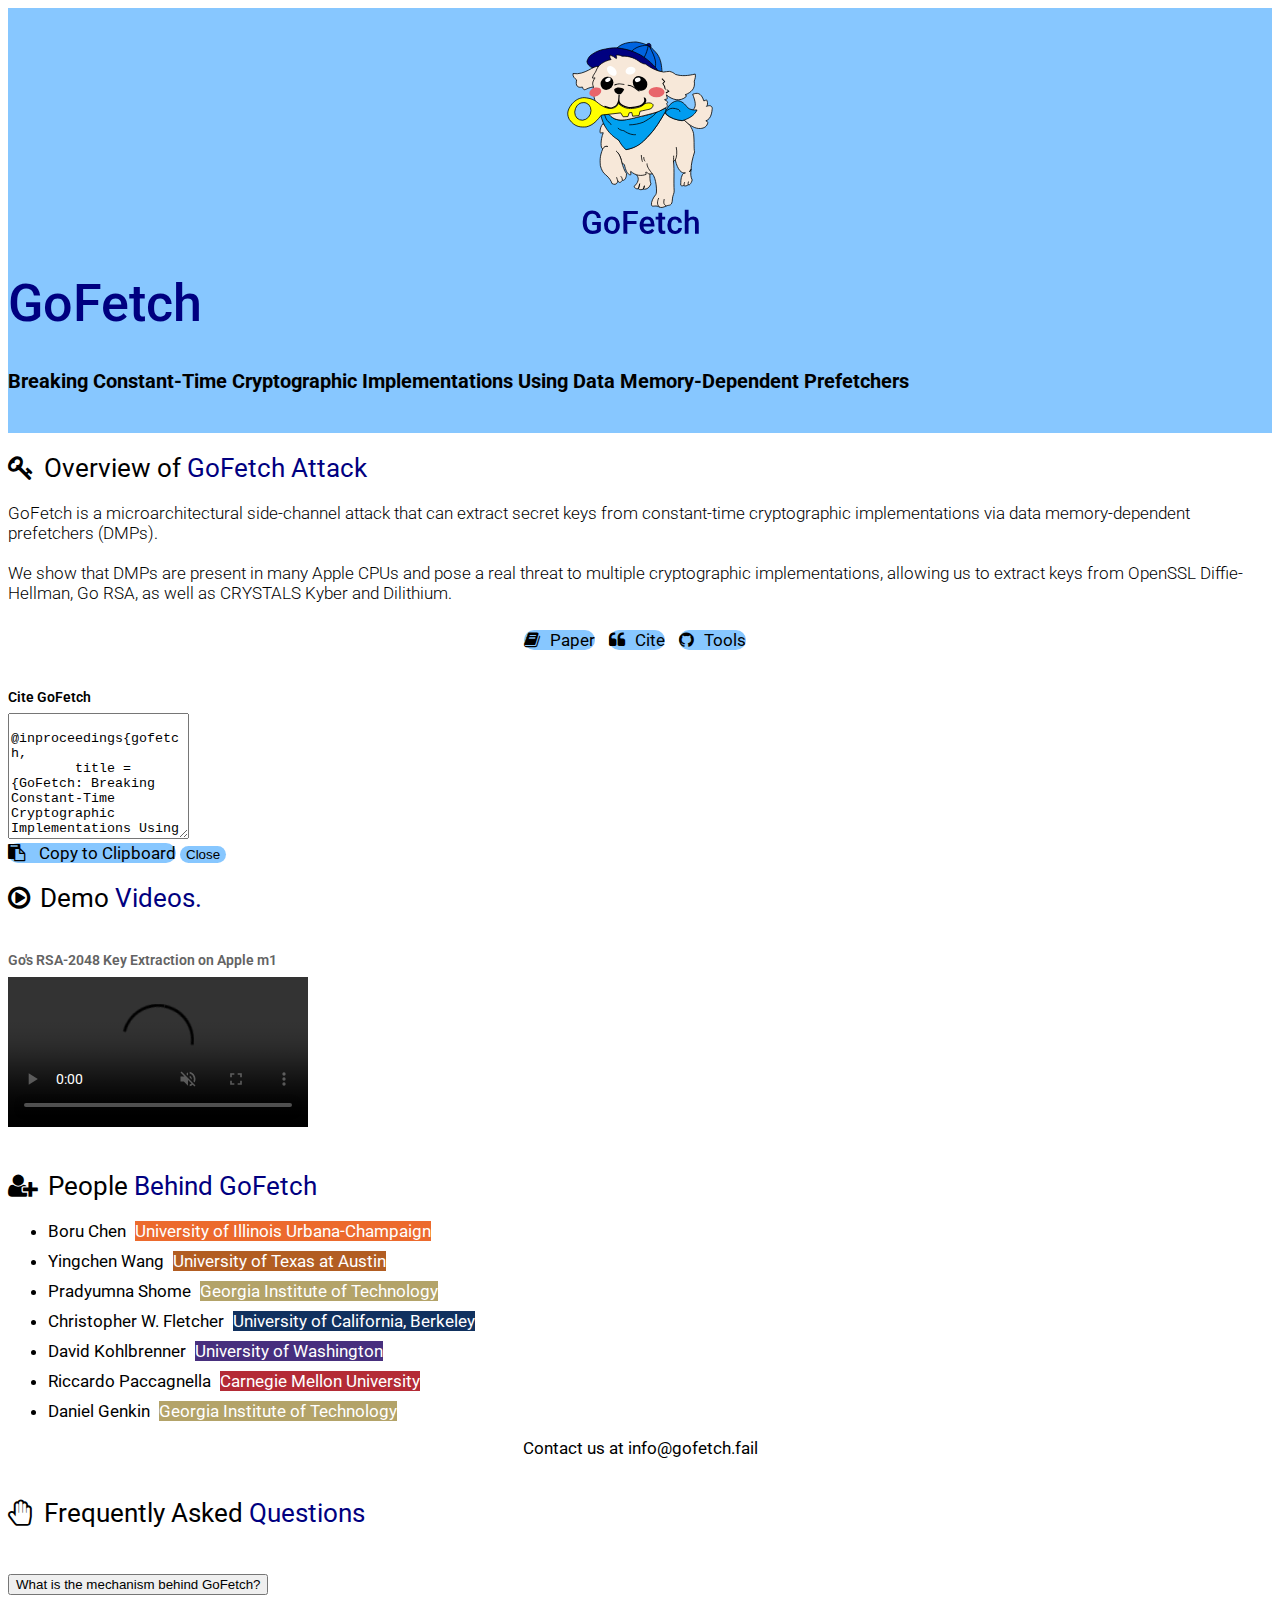
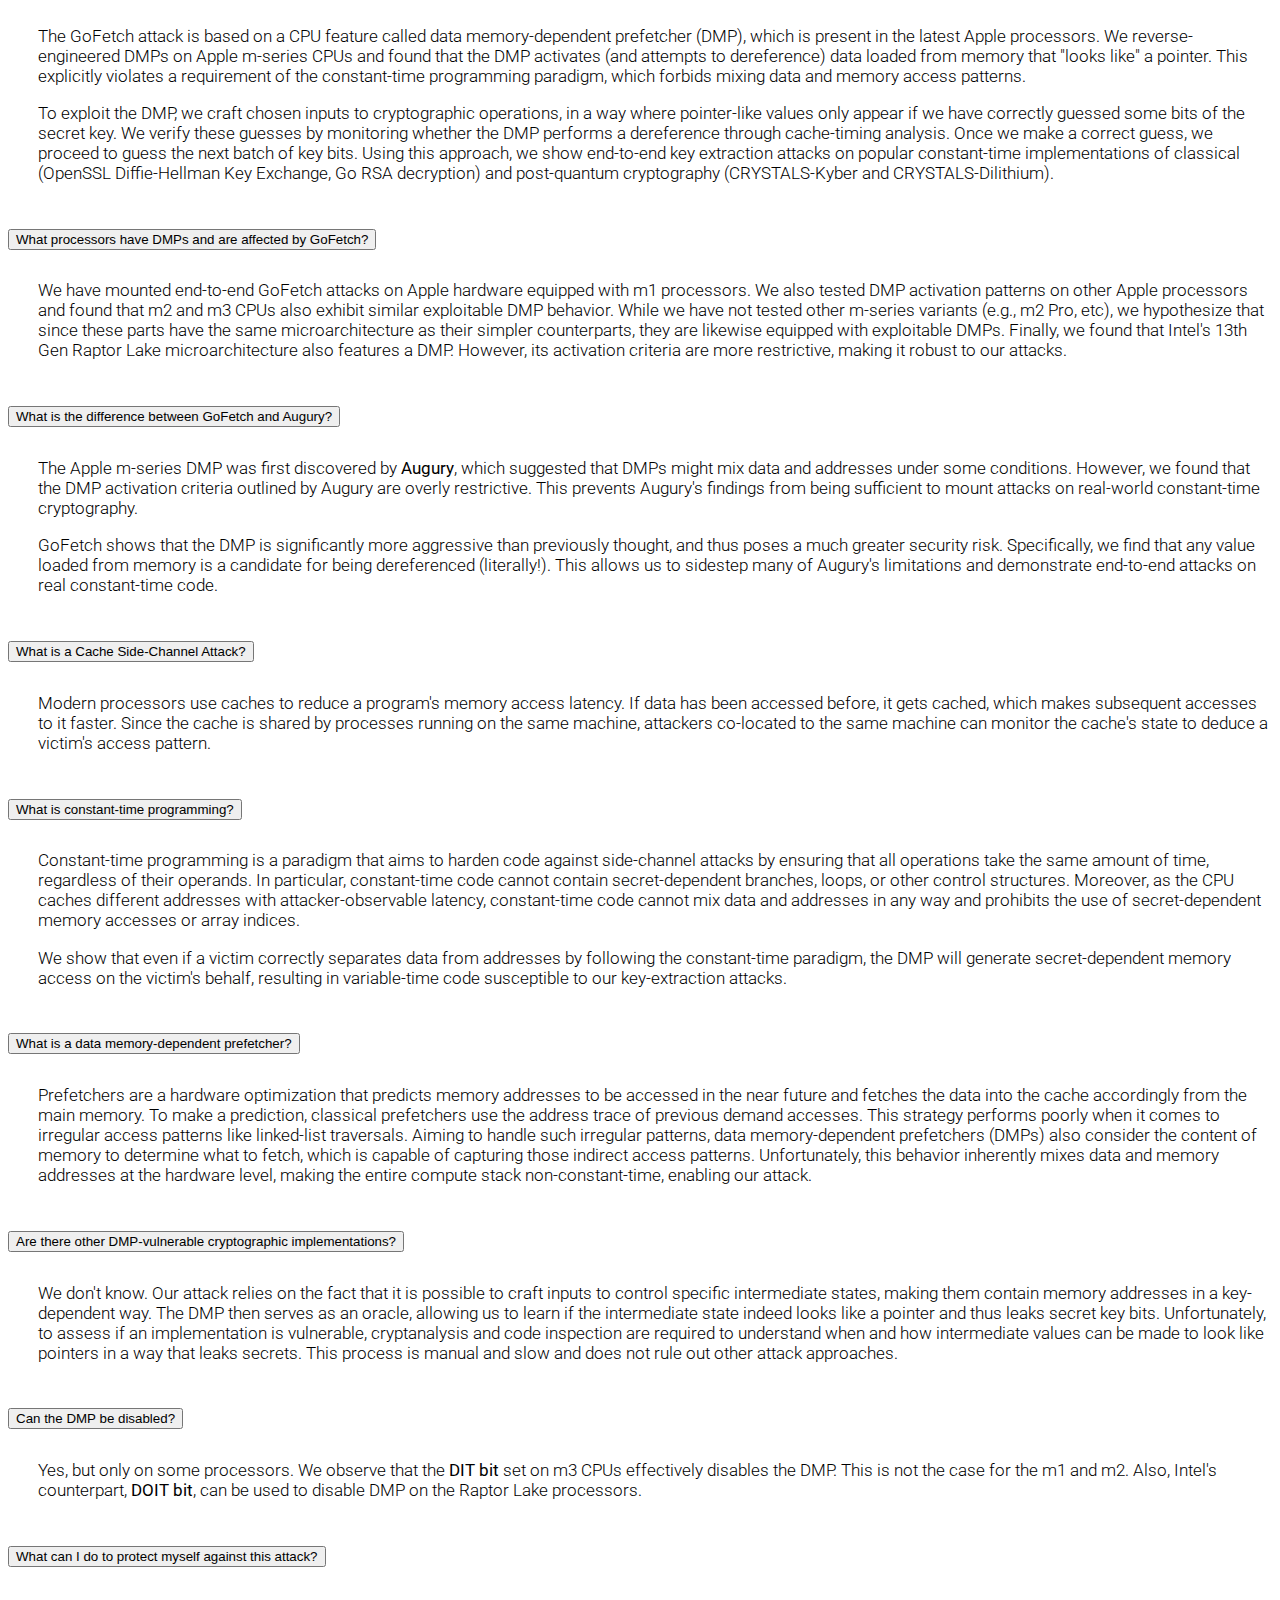
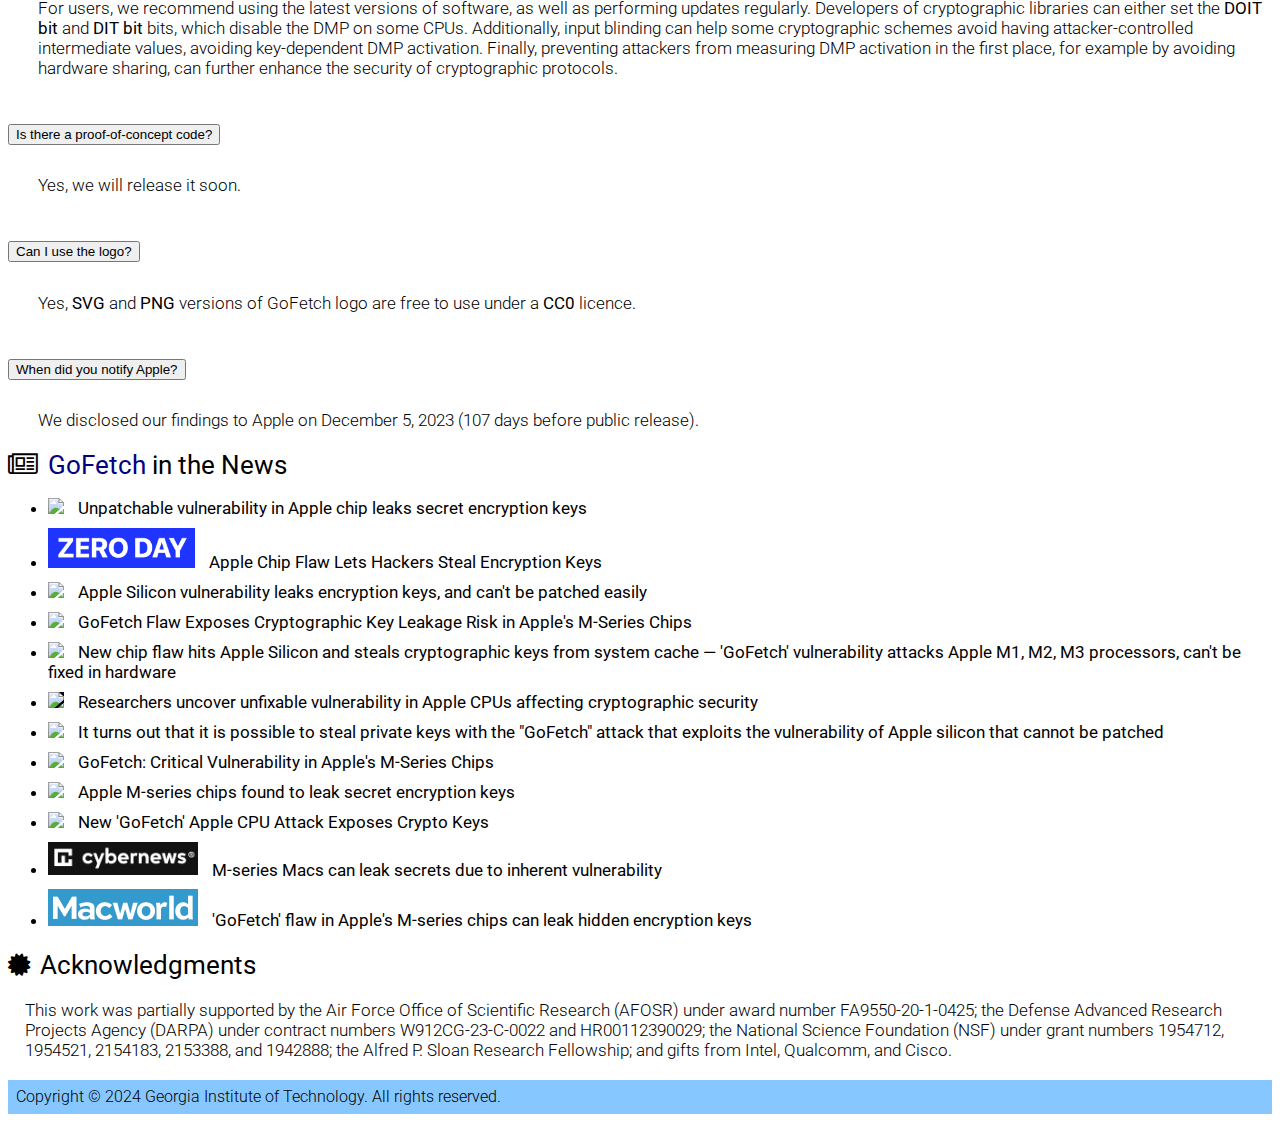
==== index.html @ 18163fae "add Kim article" ====
<!doctype html>
<html lang="en">

	<head>
		<!-- Google tag (gtag.js) -->
		<script async src="https://www.googletagmanager.com/gtag/js?id=G-Z7Y7KMRFKV"></script>
		<script>
			window.dataLayer = window.dataLayer || [];
			function gtag() { dataLayer.push(arguments); }
			gtag('js', new Date());
			gtag('config', 'G-Z7Y7KMRFKV');
		</script>
		<script>
			function copy_to_clipboard() {
				/* Get the text field */
				var copyText = document.getElementById("citeTextarea");

				/* Select the text field */
				copyText.select();
				copyText.setSelectionRange(0, 99999); /*For mobile devices*/

				/* Copy the text inside the text field */
				document.execCommand("copy");
			}
		</script>

		<meta charset="utf-8">
		<meta name="viewport" content="width=device-width, initial-scale=1, shrink-to-fit=no">

		<!-- Bootstrap and Font-Awesome -->
		<link href="https://cdn.jsdelivr.net/npm/bootstrap@5.1.0/dist/css/bootstrap.min.css" rel="stylesheet"
			integrity="sha384-KyZXEAg3QhqLMpG8r+8fhAXLRk2vvoC2f3B09zVXn8CA5QIVfZOJ3BCsw2P0p/We" crossorigin="anonymous">
		<script src="https://cdn.jsdelivr.net/npm/bootstrap@5.1.0/dist/js/bootstrap.bundle.min.js"
			integrity="sha384-U1DAWAznBHeqEIlVSCgzq+c9gqGAJn5c/t99JyeKa9xxaYpSvHU5awsuZVVFIhvj"
			crossorigin="anonymous"></script>
		<link href="https://stackpath.bootstrapcdn.com/font-awesome/4.7.0/css/font-awesome.min.css" type="text/css"
			rel="stylesheet">

		<!-- Google Fonts -->
		<link rel="preconnect" href="https://fonts.googleapis.com">
		<link rel="preconnect" href="https://fonts.gstatic.com" crossorigin>
		<link href="https://fonts.googleapis.com/css2?family=Roboto:wght@300&display=swap" rel="stylesheet">
		<link href="https://fonts.googleapis.com/css2?family=Roboto:wght@500&display=swap" rel="stylesheet">

		<link href="css/theme.css" rel="stylesheet">
		<title>GoFetch</title>
		<meta name="description" content="A new microarchitectural side-channel attack exploiting data memory-dependent prefetchers in Apple silicons.">

		<meta property="og:url" content="https://gofetch.fail">
		<meta property="og:type" content="website">
		<meta property="og:title" content="GoFetch: Breaking Constant-Time Cryptographic Implementations Using Data Memory-Dependent Prefetchers">
		<meta property="og:description" content="A new microarchitectural side-channel attack exploiting data memory-dependent prefetchers in Apple silicons.">
		<meta property="og:image" content="https://gofetch.fail/img/gofetch_1000.jpg">

		<meta name="twitter:card" content="summary" />
		<meta name="twitter:site" content="gofetch.fail" />
		<meta name="twitter:title" content="GoFetch: Breaking Constant-Time Cryptographic Implementations Using Data Memory-Dependent Prefetchers" />
		<meta name="twitter:description" content="A new microarchitectural side-channel attack exploiting data memory-dependent prefetchers in Apple silicons." />
		<meta name="twitter:image:src" content="https://gofetch.fail/img/gofetch_1000.jpg" />
	</head>

	<body>
		<div class="jumbotron">
			<div class="container">
				<div class="row align-items-center">
					<div class="col-sm-3">
						<img style="max-height: 200px; max-width: 100%; margin: auto; display: block;"
							src="img/gofetch.svg" id="logo" alt="GoFetch Logo" />
					</div>
					<div class="col-sm-8">
						<h1 class="text-center"><span style="color: #000080;">GoFetch</span></h1>
						<h3 class="text-center">Breaking Constant-Time Cryptographic Implementations Using Data Memory-Dependent Prefetchers</h3>
					</div>
					<div class="col-sm-1"></div>
				</div>
			</div>
		</div>

		<div class="container">
			<section id="abstract">
				<h4><i class="fa fa-key" style="padding-right: 10px;"></i>Overview of <span
						style="color: #000080;">GoFetch Attack</span></h4>
				<div class="container">
					<p>
						GoFetch is a microarchitectural side-channel attack 
						that can extract secret keys from 
						constant-time cryptographic implementations via 
						data memory-dependent prefetchers (DMPs).
						<br>
						<br>
						We show that DMPs are present in many Apple CPUs 
						and pose a real threat to multiple cryptographic implementations, 
						allowing us to extract keys from OpenSSL Diffie-Hellman, 
						Go RSA, as well as CRYSTALS Kyber and Dilithium.
					</p>

					<div class="row" style="padding-top: 10px; text-align: center;">
						<div class="col-xs-12 button-wrapper">
							<a href="files/gofetch.pdf" target="_blank" class="btn btn-primary mr-2"
								style="margin-right: 10px;"><i class="fa fa-book"
									style="padding-right: 10px;"></i>Paper</a>
							<a href="#" class="btn btn-primary" data-toggle="modal" data-target="#cite-gofetch", style="margin-right: 10px;"><i
									class="fa fa-quote-left" style="padding-right: 10px;"></i>Cite</a>
							<a href="https://github.com/FPSG-UIUC/GoFetch" target="_blank" class="btn btn-primary mr-2"
								style="margin-right: 10px;"><i class="fa fa-github"
									style="padding-right: 10px;"></i>Tools</a>
						</div>
					</div>

					<div class="modal fade" id="cite-gofetch" tabindex="-1" role="dialog"
						aria-labelledby="exampleModalCenterTitle" aria-hidden="true">
						<div class="modal-dialog modal-dialog-centered modal-lg" role="document">
							<div class="modal-content">
								<div class="modal-header">
									<h5 class="modal-title" id="exampleModalLongTitle">Cite GoFetch</h5>
								</div>

								<div class="modal-body">
									<textarea class="form-control rounded-0" id="citeTextarea" rows="8" readonly>

@inproceedings{gofetch,
	title = {GoFetch: Breaking Constant-Time Cryptographic Implementations Using Data Memory-Dependent Prefetchers},
	author = {Boru Chen and Yingchen Wang and Pradyumna Shome and Christopher W. Fletcher and David Kohlbrenner and Riccardo Paccagnella and Daniel Genkin},
	booktitle = {USENIX Security},
	year = {2024},
}
		
										</textarea>
								</div>

								<div class="modal-footer">
									<a href="javascript:copy_to_clipboard()" class="btn btn-primary mr-auto"><i
											class="fa fa-clipboard" style="margin-right: 10px;" aria-hidden="true"></i>
										Copy to Clipboard</a>
									<button type="button" class="btn btn-secondary" data-dismiss="modal">Close</button>
								</div>
							</div>
						</div>
					</div>
				</div>
			</section>

			<section id="demos">
				<h4><i class="fa fa-play-circle-o" style="padding-right: 10px;"></i>Demo <span
						style="color: #000080;">Videos.</span></h4>
				<div class="container">
					<div class="row">
						<div class="col-xl-2" style="margin-bottom: 20px;">
						</div>
						<div class="col-xl-8" style="margin-bottom: 20px;">
							<h5 class="gray">Go's RSA-2048 Key Extraction on Apple m1</h5>
							<div class="ratio ratio-16x9">
								<video src="files/GoFetch-RSA-540p.mp4" controls muted></video>
							</div>
						</div>
						<div class="col-xl-2" style="margin-bottom: 20px;">
						</div>
					</div>
				</div>
			</section>

			<section id="people">
				<h4 style="padding-top: 20px;"><i class="fa fa-user-plus" style="padding-right: 10px;"></i>People
					<span style="color: #000080;">Behind GoFetch</span>
				</h4>
				<div class="container">
					<div class="row">
						<ul>
							<li><a href="https://bluechen8.github.io/">Boru Chen </a><span class="badge badge-uiuc"><a
										class="univ" href="https://illinois.edu">University of Illinois Urbana-Champaign</a></span></li>
							<li><a href="https://www.cs.utexas.edu/~yingchen/">Yingchen Wang</a> <span class="badge badge-uta"><a
										class="univ" href="https://www.utexas.edu">University of Texas at Austin</a></span></li>
							<li><a href="https://pradyumnashome.com">Pradyumna Shome</a> <span class="badge badge-gatech"><a
								class="univ" href="https://www.gatech.edu/">Georgia Institute of Technology</a></span></li>
							<li><a href="https://cwfletcher.github.io">Christopher W. Fletcher</a> <span class="badge badge-ucb"><a
								class="univ" href="https://www.berkeley.edu">University of California, Berkeley</a></span></li>
							<li><a href="https://homes.cs.washington.edu/~dkohlbre/">David Kohlbrenner</a> <span class="badge badge-uw"><a
								class="univ" href="https://www.washington.edu">University of Washington</a></span></li>
							<li><a href="https://www.cs.cmu.edu/~rpaccagn/">Riccardo Paccagnella</a> <span class="badge badge-cmu"><a
								class="univ" href="https://www.cmu.edu">Carnegie Mellon University</a></span></li>
							<li><a href="https://faculty.cc.gatech.edu/~genkin/">Daniel Genkin</a> <span class="badge badge-gatech"><a
								class="univ" href="https://www.gatech.edu/">Georgia Institute of Technology</a></span></li>
						</ul>
					</div>
					<div class="row">
						<div class="col-md-12">
							<p style="text-align: center;"><b>Contact us at <a
										href="mailto:info@gofetch.fail">info@gofetch.fail</a></b></p>
						</div>
					</div>
				</div>
			</section>

			<section id="qa">
				<h4 style="padding-top: 20px;"><i class="fa fa-hand-paper-o"
						style="padding-right: 10px;"></i>Frequently Asked <span
						style="color: #000080;">Questions</span></h4>

				<div class="accordion accordion-flush" id="all-question-answer">
					<div class="accordion-item">
						<h2 class="accordion-header" id="panelsStayOpen-headingAffected">
							<button class="accordion-button collapsed" type="button" data-bs-toggle="collapse"
								data-bs-target="#panelsStayOpen-collapseAffected" aria-expanded="false"
								aria-controls="panelsStayOpen-collapseAffected">
								What is the mechanism behind GoFetch?
							</button>
						</h2>
						<div id="panelsStayOpen-collapseAffected" class="accordion-collapse collapse"
							aria-labelledby="panelsStayOpen-headingAffected">
							<div class="accordion-body">
								<p>
									The GoFetch attack is based on a CPU feature 
									called data memory-dependent prefetcher (DMP), 
									which is present in the latest Apple processors. 
									We reverse-engineered DMPs on Apple m-series CPUs 
									and found that the DMP activates (and attempts to dereference) 
									data loaded from memory that "looks like" a pointer. 
									This explicitly violates a requirement 
									of the constant-time programming paradigm, 
									which forbids mixing data and memory access patterns. 
								</p>
								<p>
									To exploit the DMP, we craft chosen inputs to cryptographic operations, 
									in a way where pointer-like values only appear 
									if we have correctly guessed some bits of the secret key. 
									We verify these guesses by monitoring whether the DMP performs 
									a dereference through cache-timing analysis. 
									Once we make a correct guess, we proceed to guess the next batch of key bits. 
									Using this approach, we show end-to-end key extraction attacks on popular 
									constant-time implementations of classical 
									(OpenSSL Diffie-Hellman Key Exchange, Go RSA decryption) 
									and post-quantum cryptography (CRYSTALS-Kyber and CRYSTALS-Dilithium).
								</p>
							</div>
						</div>
					</div>
					<div class="accordion-item">
						<h2 class="accordion-header" id="panelsStayOpen-headingDifference">
							<button class="accordion-button collapsed" type="button" data-bs-toggle="collapse"
								data-bs-target="#panelsStayOpen-collapseDifference" aria-expanded="false"
								aria-controls="panelsStayOpen-collapseDifference">
								What processors have DMPs and are affected by GoFetch?
							</button>
						</h2>
						<div id="panelsStayOpen-collapseDifference" class="accordion-collapse collapse"
							aria-labelledby="panelsStayOpen-headingDifference">
							<div class="accordion-body">
								We have mounted end-to-end GoFetch attacks on Apple hardware equipped with m1 processors. 
								We also tested DMP activation patterns on other Apple processors 
								and found that m2 and m3 CPUs also exhibit similar exploitable DMP behavior. 
								While we have not tested other m-series variants (e.g., m2 Pro, etc), 
								we hypothesize that since these parts have the same microarchitecture as their simpler counterparts, 
								they are likewise equipped with exploitable DMPs. 
								Finally, we found that Intel's 13th Gen Raptor Lake microarchitecture also features a DMP. 
								However, its activation criteria are more restrictive, making it robust to our attacks.
							</div>
						</div>
					</div>
					<div class="accordion-item">
						<h2 class="accordion-header" id="panelsStayOpen-headingCacheAttack">
							<button class="accordion-button collapsed" type="button" data-bs-toggle="collapse"
								data-bs-target="#panelsStayOpen-collapseCacheAttack" aria-expanded="false"
								aria-controls="panelsStayOpen-collapseCacheAttack">
								What is the difference between GoFetch and Augury?
							</button>
						</h2>
						<div id="panelsStayOpen-collapseCacheAttack" class="accordion-collapse collapse"
							aria-labelledby="panelsStayOpen-headingCacheAttack">
							<div class="accordion-body">
								<p>
									The Apple m-series DMP was first discovered by <a href="https://www.prefetchers.info/">Augury</a>, 
									which suggested that DMPs might mix data and addresses under some conditions. 
									However, we found that the DMP activation criteria outlined by Augury are overly restrictive. 
									This prevents Augury's findings from being sufficient to mount attacks on real-world constant-time cryptography. 
								</p>
								<p>
									GoFetch shows that the DMP is significantly more aggressive than previously thought, 
									and thus poses a much greater security risk. 
									Specifically, we find that any value loaded from memory is a candidate for being dereferenced (literally!). 
									This allows us to sidestep many of Augury's limitations and demonstrate end-to-end attacks on real constant-time code.
								</p>
							</div>
						</div>
					</div>
					<div class="accordion-item">
						<h2 class="accordion-header" id="panelsStayOpen-headingConstantTime">
							<button class="accordion-button collapsed" type="button" data-bs-toggle="collapse"
								data-bs-target="#panelsStayOpen-collapseConstantTime" aria-expanded="false"
								aria-controls="panelsStayOpen-collapseConstantTime">
								What is a Cache Side-Channel Attack?
							</button>
						</h2>
						<div id="panelsStayOpen-collapseConstantTime" class="accordion-collapse collapse"
							aria-labelledby="panelsStayOpen-headingConstantTime">
							<div class="accordion-body">
								Modern processors use caches to reduce a program's memory access latency. 
								If data has been accessed before, it gets cached, which makes subsequent accesses to it faster. 
								Since the cache is shared by processes running on the same machine, 
								attackers co-located to the same machine can monitor the cache's state to deduce a victim's access pattern.
							</div>
						</div>
					</div>
					<div class="accordion-item">
						<h2 class="accordion-header" id="panelsStayOpen-headingDMP">
							<button class="accordion-button collapsed" type="button" data-bs-toggle="collapse"
								data-bs-target="#panelsStayOpen-collapseDMP" aria-expanded="false"
								aria-controls="panelsStayOpen-collapseDMP">
								What is constant-time programming?
							</button>
						</h2>
						<div id="panelsStayOpen-collapseDMP" class="accordion-collapse collapse"
							aria-labelledby="panelsStayOpen-headingDMP">
							<div class="accordion-body">
								<p>
									Constant-time programming is a paradigm that aims to harden code against side-channel attacks by ensuring that all operations take the same amount of time, regardless of their operands. In particular, constant-time code cannot contain secret-dependent branches, loops, or other control structures. Moreover, as the CPU caches different addresses with attacker-observable latency, constant-time code cannot mix data and addresses in any way and prohibits the use of secret-dependent memory accesses or array indices.
								</p>
								<p>
									We show that even if a victim correctly separates data from addresses by following the constant-time paradigm, the DMP will generate secret-dependent memory access on the victim's behalf, resulting in variable-time code susceptible to our key-extraction attacks. 
								</p>
							</div>
						</div>
					</div>
					<div class="accordion-item">
						<h2 class="accordion-header" id="panelsStayOpen-headingOther">
							<button class="accordion-button collapsed" type="button" data-bs-toggle="collapse"
								data-bs-target="#panelsStayOpen-collapseOther" aria-expanded="false"
								aria-controls="panelsStayOpen-collapseOther">
								What is a data memory-dependent prefetcher?
							</button>
						</h2>
						<div id="panelsStayOpen-collapseOther" class="accordion-collapse collapse"
							aria-labelledby="panelsStayOpen-headingOther">
							<div class="accordion-body">
								Prefetchers are a hardware optimization that predicts memory addresses to be accessed in the near future and fetches the data into the cache accordingly from the main memory. To make a prediction, classical prefetchers use the address trace of previous demand accesses. This strategy performs poorly when it comes to irregular access patterns like linked-list traversals. Aiming to handle such irregular patterns, data memory-dependent prefetchers (DMPs) also consider the content of memory to determine what to fetch, which is capable of capturing those indirect access patterns. Unfortunately, this behavior inherently mixes data and memory addresses at the hardware level, making the entire compute stack non-constant-time, enabling our attack.
							</div>
						</div>
					</div>
					<div class="accordion-item">
						<h2 class="accordion-header" id="panelsStayOpen-headingOthers">
							<button class="accordion-button collapsed" type="button" data-bs-toggle="collapse"
								data-bs-target="#panelsStayOpen-collapseOthers" aria-expanded="false"
								aria-controls="panelsStayOpen-collapseOthers">
								Are there other DMP-vulnerable cryptographic implementations?
							</button>
						</h2>
						<div id="panelsStayOpen-collapseOthers" class="accordion-collapse collapse"
							aria-labelledby="panelsStayOpen-headingOthers">
							<div class="accordion-body">
								We don't know. Our attack relies on the fact that it is possible to craft inputs to control specific intermediate states, making them contain memory addresses in a key-dependent way. The DMP then serves as an oracle, allowing us to learn if the intermediate state indeed looks like a pointer and thus leaks secret key bits. Unfortunately, to assess if an implementation is vulnerable, cryptanalysis and code inspection are required to understand when and how intermediate values can be made to look like pointers in a way that leaks secrets. This process is manual and slow and does not rule out other attack approaches. 
							</div>
						</div>
					</div>
					<div class="accordion-item">
						<h2 class="accordion-header" id="panelsStayOpen-headingDisable">
							<button class="accordion-button collapsed" type="button" data-bs-toggle="collapse"
								data-bs-target="#panelsStayOpen-collapseDisable" aria-expanded="false"
								aria-controls="panelsStayOpen-collapseDisable">
								Can the DMP be disabled?
							</button>
						</h2>
						<div id="panelsStayOpen-collapseDisable" class="accordion-collapse collapse"
							aria-labelledby="panelsStayOpen-headingDisable">
							<div class="accordion-body">
								Yes, but only on some processors.
								We observe that the <a href="https://developer.apple.com/documentation/xcode/writing-arm64-code-for-apple-platforms#Enable-DIT-for-constant-time-cryptographic-operations">DIT bit</a>
								set on m3 CPUs effectively disables the DMP.
								This is not the case for the m1 and m2.
								Also, Intel's counterpart, <a href="https://www.intel.com/content/www/us/en/developer/articles/technical/software-security-guidance/best-practices/data-operand-independent-timing-isa-guidance.html">DOIT bit</a>, 
								can be used to disable DMP on the Raptor Lake processors.
							</div>
						</div>
					</div>
					<div class="accordion-item">
						<h2 class="accordion-header" id="panelsStayOpen-headingCountermeasure">
							<button class="accordion-button collapsed" type="button" data-bs-toggle="collapse"
								data-bs-target="#panelsStayOpen-collapseCountermeasure" aria-expanded="false"
								aria-controls="panelsStayOpen-collapseCountermeasure">
								What can I do to protect myself against this attack?
							</button>
						</h2>
						<div id="panelsStayOpen-collapseCountermeasure" class="accordion-collapse collapse"
							aria-labelledby="panelsStayOpen-headingCountermeasure">
							<div class="accordion-body">
								For users, we recommend using the latest versions of software, 
								as well as performing updates regularly. 
								Developers of cryptographic libraries can either set the 
								<a href="https://www.intel.com/content/www/us/en/developer/articles/technical/software-security-guidance/best-practices/data-operand-independent-timing-isa-guidance.html">DOIT bit</a>
								and 
								<a href="https://developer.apple.com/documentation/xcode/writing-arm64-code-for-apple-platforms#Enable-DIT-for-constant-time-cryptographic-operations">DIT bit</a> 
								bits, which disable the DMP on some CPUs. 
								Additionally, input blinding can help some cryptographic schemes avoid having attacker-controlled intermediate values, 
								avoiding key-dependent DMP activation. 
								Finally, preventing attackers from measuring DMP activation in the first place, 
								for example by avoiding hardware sharing, can further enhance the security of cryptographic protocols.
							</div>
						</div>
					</div>
					<div class="accordion-item">
						<h2 class="accordion-header" id="panelsStayOpen-headingPoC">
							<button class="accordion-button collapsed" type="button" data-bs-toggle="collapse"
								data-bs-target="#panelsStayOpen-collapsePoC" aria-expanded="false"
								aria-controls="panelsStayOpen-collapsePoC">
								Is there a proof-of-concept code?
							</button>
						</h2>
						<div id="panelsStayOpen-collapsePoC" class="accordion-collapse collapse"
							aria-labelledby="panelsStayOpen-headingPoC">
							<div class="accordion-body">
								Yes, we will release it soon.
							</div>
						</div>
					</div>
					<div class="accordion-item">
						<h2 class="accordion-header" id="panelsStayOpen-headingLogo">
							<button class="accordion-button collapsed" type="button" data-bs-toggle="collapse"
								data-bs-target="#panelsStayOpen-collapseLogo" aria-expanded="false"
								aria-controls="panelsStayOpen-collapseLogo">
								Can I use the logo?
							</button>
						</h2>
						<div id="panelsStayOpen-collapseLogo" class="accordion-collapse collapse"
							aria-labelledby="panelsStayOpen-headingLogo">
							<div class="accordion-body">
								Yes, <a href="img/gofetch.svg">SVG</a> and <a href="img/gofetch.png">PNG</a> versions 
								of GoFetch logo are free to use under a <a href="https://creativecommons.org/publicdomain/zero/1.0/">CC0</a> licence.
							</div>
						</div>
					</div>
					<div class="accordion-item">
						<h2 class="accordion-header" id="panelsStayOpen-headingNotify">
							<button class="accordion-button collapsed" type="button" data-bs-toggle="collapse"
								data-bs-target="#panelsStayOpen-collapseNotify" aria-expanded="false"
								aria-controls="panelsStayOpen-collapseNotify">
								When did you notify Apple?
							</button>
						</h2>
						<div id="panelsStayOpen-collapseNotify" class="accordion-collapse collapse"
							aria-labelledby="panelsStayOpen-headingNotify">
							<div class="accordion-body">
								We disclosed our findings to Apple on December 5, 2023 (107 days before public release).
							</div>
						</div>
					</div>
				</div>
			</section>

			<section id="news">
				<h4><i class="fa fa-newspaper-o" style="padding-right: 10px;"></i><span style="color: #000080;">GoFetch</span> in the News</h4>
				<ul>
					<li>
						<img class="news"
							src="https://upload.wikimedia.org/wikipedia/commons/thumb/5/51/Ars_Technica_logo_%282016%29.svg/640px-Ars_Technica_logo_%282016%29.svg.png">
						<a
							href="https://arstechnica.com/security/2024/03/hackers-can-extract-secret-encryption-keys-from-apples-mac-chips/">Unpatchable vulnerability in Apple chip leaks secret encryption keys
						</a>
					</li>
					<li>
						<img class="news"
							src="img/zeroday.png">
						<a
							href="https://www.zetter-zeroday.com/apple-chips/">Apple Chip Flaw Lets Hackers Steal Encryption Keys
						</a>
					</li>
					<li>
						<img class="news"
							src="https://www.bigabid.com/wp-content/uploads/2021/04/Apple-Insider-logo.png">
						<a
							href="https://appleinsider.com/articles/24/03/21/apple-silicon-vulnerability-leaks-encryption-keys-and-cant-be-patched-easily">Apple Silicon vulnerability leaks encryption keys, and can't be patched easily
						</a>
					</li>
					<li>
						<img class="news"
							src="https://blogger.googleusercontent.com/img/a/AVvXsEgdHmhs6ZLT_dAXV5foooiEioJIF8B6iq3n1-3NF_PDwi2lv7dEYG1Kkbz66q2NV0Z9VeLanoqZBE7XkmiIZFxwVut4LomLrPVJEqJJOHoSQTF3wpFWvg7hLLiLWj8SIHkXS-dVhbeCIVk2W7hNnK13XBSnXIeSBkcCWYfPIcJy6BZ0ED_kJ9-Gq7NBdxY=w800">
						<a
							href="https://www.cyberkendra.com/2024/03/gofetch-flaw-exposes-cryptographic-key.html">GoFetch Flaw Exposes Cryptographic Key Leakage Risk in Apple's M-Series Chips
						</a>
					</li>
					<li>
						<img class="news"
							src="https://asset.brandfetch.io/idDtKNgjAQ/idZUTeBdmu.png">
						<a
							href="https://www.tomshardware.com/pc-components/cpus/new-chip-flaw-hits-apple-silicon-and-steals-cryptographic-keys-from-system-cache-gofetch-vulnerability-attacks-apple-m1-m2-m3-processors-cant-be-fixed-in-hardware">New chip flaw hits Apple Silicon and steals cryptographic keys from system cache — 'GoFetch' vulnerability attacks Apple M1, M2, M3 processors, can't be fixed in hardware
						</a>
					</li>
					<li>
						<img class="news"
							src="https://d15shllkswkct0.cloudfront.net/wp-content/themes/siliconangle/img/SA-web-logo-300x58.png"
							style="background-color: black;">
						<a
							href="https://siliconangle.com/2024/03/21/researchers-uncover-unfixable-vulnerability-apple-cpus-affecting-cryptographic-security/">Researchers uncover unfixable vulnerability in Apple CPUs affecting cryptographic security
						</a>
					</li>
					<li>
						<img class="news"
							src="https://upload.wikimedia.org/wikipedia/commons/5/51/GIGAZINE_logo.svg">
						<a
							href="https://gigazine.net/gsc_news/en/20240322-apple-silicon-gofetch/">It turns out that it is possible to steal private keys with the "GoFetch" attack that exploits the vulnerability of Apple silicon that cannot be patched
						</a>
					</li>
					<li>
						<img class="news"
							src="https://www.tftc.io/assets/img/logo.svg?v=8a9e81e880">
						<a
							href="https://www.tftc.io/apple-m-vulnerability-gofetch/?ref=onepagecrypto.com">GoFetch: Critical Vulnerability in Apple's M-Series Chips
						</a>
					</li>
					<li>
						<img class="news"
							src="https://mspoweruser.com/wp-content/uploads/2023/12/mspoweruser-logo-default.png">
						<a
							href="https://mspoweruser.com/apple-m-series-chips-found-to-leak-secret-encryption-keys/">Apple M-series chips found to leak secret encryption keys
						</a>
					</li>
					<li>
						<img class="news"
							src="https://www.securityweek.com/sites/default/files/logos/SecurityWeek-Logo.jpeg">
						<a
							href="https://www.securityweek.com/new-gofetch-apple-cpu-attack-exposes-crypto-keys/">
							New 'GoFetch' Apple CPU Attack Exposes Crypto Keys
						</a>
					</li>
					<li>
						<img class="news"
							src="img/cybernews.png">
						<a
							href="https://cybernews.com/security/macs-can-leak-secrets-gofetch/">
							M-series Macs can leak secrets due to inherent vulnerability
						</a>
					</li>
					<li>
						<img class="news"
							src="img/macworld.png">
						<a
							href="https://www.macworld.com/article/2276399/gofetch-flaw-m1-m2-m3-processor-cryptographic-performance.html">
							'GoFetch' flaw in Apple's M-series chips can leak hidden encryption keys
						</a>
					</li>
				</ul>
			</section>

			<section id="acknowledgments">
				<h4><i class="fa fa-certificate" style="padding-right: 10px;"></i>Acknowledgments</h4>
				<div class="block">
					<p>
						This work was partially supported by
						the Air Force Office of Scientific Research (AFOSR) under award number FA9550-20-1-0425;
						the Defense Advanced Research Projects Agency (DARPA) under contract
						numbers W912CG-23-C-0022 and HR00112390029;
						the National Science Foundation (NSF) under grant numbers 1954712, 1954521, 2154183, 2153388, and 1942888;
						the Alfred P. Sloan Research Fellowship;
						and gifts from Intel, Qualcomm,
						and Cisco.
					</p>
				</div>
			</section>
		</div>

		<footer>
			<div class="text-center w-100">
				<span>Copyright &copy; 2024 Georgia Institute of Technology. All rights reserved.</span>
			</div>
		</footer>

		<!-- Cite breaks without older Bootstrap -->
		<script src="https://code.jquery.com/jquery-3.4.1.slim.min.js"
			integrity="sha384-J6qa4849blE2+poT4WnyKhv5vZF5SrPo0iEjwBvKU7imGFAV0wwj1yYfoRSJoZ+n"
			crossorigin="anonymous"></script>
		<script src="https://cdn.jsdelivr.net/npm/popper.js@1.16.0/dist/umd/popper.min.js"
			integrity="sha384-Q6E9RHvbIyZFJoft+2mJbHaEWldlvI9IOYy5n3zV9zzTtmI3UksdQRVvoxMfooAo"
			crossorigin="anonymous"></script>
		<script src="https://stackpath.bootstrapcdn.com/bootstrap/4.4.1/js/bootstrap.min.js"
			integrity="sha384-wfSDF2E50Y2D1uUdj0O3uMBJnjuUD4Ih7YwaYd1iqfktj0Uod8GCExl3Og8ifwB6"
			crossorigin="anonymous"></script>

	</body>

</html>
---- css/theme.css ----
body {
	font-family: 'Roboto', sans-serif;
	font-weight: 300;
	font-size: 13pt;
}

.btn,
.btn-primary:active {
	color:#000000;
	background: #87c7ff;
	border: #000000;
	border-radius: 20px;
}

a {
	color: #000000;
	font-weight: 400;
	text-decoration: none;
}

.fail {
	color: #b1060e;
	font-family: 'Poppins';
}

.news {
	max-height: 40px;
	max-width: 150px;
	margin-right: 10px;
}

.gray {
	color: #636363;
}

.badge {
	color: #ffffff;
	background: #ec7300;
}

h1 {
	font-weight: 500;
	font-size: 3em;
	color: #000000;
}

h2 {
	font-size: 2em;
}

h4 {
	font-size: 1.5em;
	font-weight: bolder;
	margin-top: 20px;
	margin-bottom: 0;
	width: 100%;
}

h5 {
	padding-top: 15px;
	padding-bottom: 0;
	margin-bottom: 0.5em;
	font-weight: 600;
}

#abstract>div {
	margin-top: 20px;
}

#abstract .card {
	background: #f8fcff;
}

#people>div {
	margin-top: 20px;
}

.question,
.block {
	margin-top: 20px;
	margin-left: 1em;
	margin-right: 1em;
}

#accordion .card {
	border: none;
	margin-top: 10px;
}

#accordion .btn,
#accordion .btn-link {
	background: none;
	border: none;
	color: #000;
	padding-bottom: 0;
	font-weight: 600;
	font-size: 1em;
	text-decoration: none;
}

#accordion .btn:before {
	font-family: FontAwesome;
	content: "\f077";
	color: #000;
	margin-right: 0.5em;
}

#accordion .btn.collapsed:before {
	content: "\f078";
}

#accordion .card .card-body {
	margin-top: 1em;
	margin-left: 1em;
	padding: 0;
}

footer {
	background: #87c7ff;
	color: #000000;
	font-size: 0.9em;
	margin-top: 20px;
	padding: 0.5em;
}

.modal-body {
	text-align: left;
}

.jumbotron {
	padding-top: 30px !important;
	padding-bottom: 20px !important;
	background-color: #87c7ff;
}

:focus {
	outline: 0 !important;
	box-shadow: 0 0 0 0 rgba(0, 0, 0, 0) !important;
}

.action {
	color: #ffffff;
	text-decoration: none;
}

.action:hover {
	color: #ffffff;
}

li {
	margin: 10px 0;
}

.button-wrapper .btn {
	margin-bottom: 5px;
}

.badge {
	margin-left: 5px;
}

.badge-michigan {
	background-color: #00274c;
}

.badge-gatech {
	background-color: #b3a369;
}

.badge-rub {
	background-color: #17365c;
}

.badge-uiuc {
	background-color: #ec6a2d;
}

.badge-uta {
	background-color: #b25d22;
}

.badge-cmu {
	background-color: #b42b36;
}

.badge-uw {
	background-color: #472f7e;
}

.badge-ucb {
	background-color: #11315f;
}

.univ {
	color: #ffffff;
}

.univ:hover {
	color: #ffffff;
}

iframe {
	display: block;
	margin: auto;
}

.accordion-body {
	margin-left: 30px;
}

.description {
	color: rgb(0, 0, 0);
}

.mitigation {
	border: 4px solid black;
}
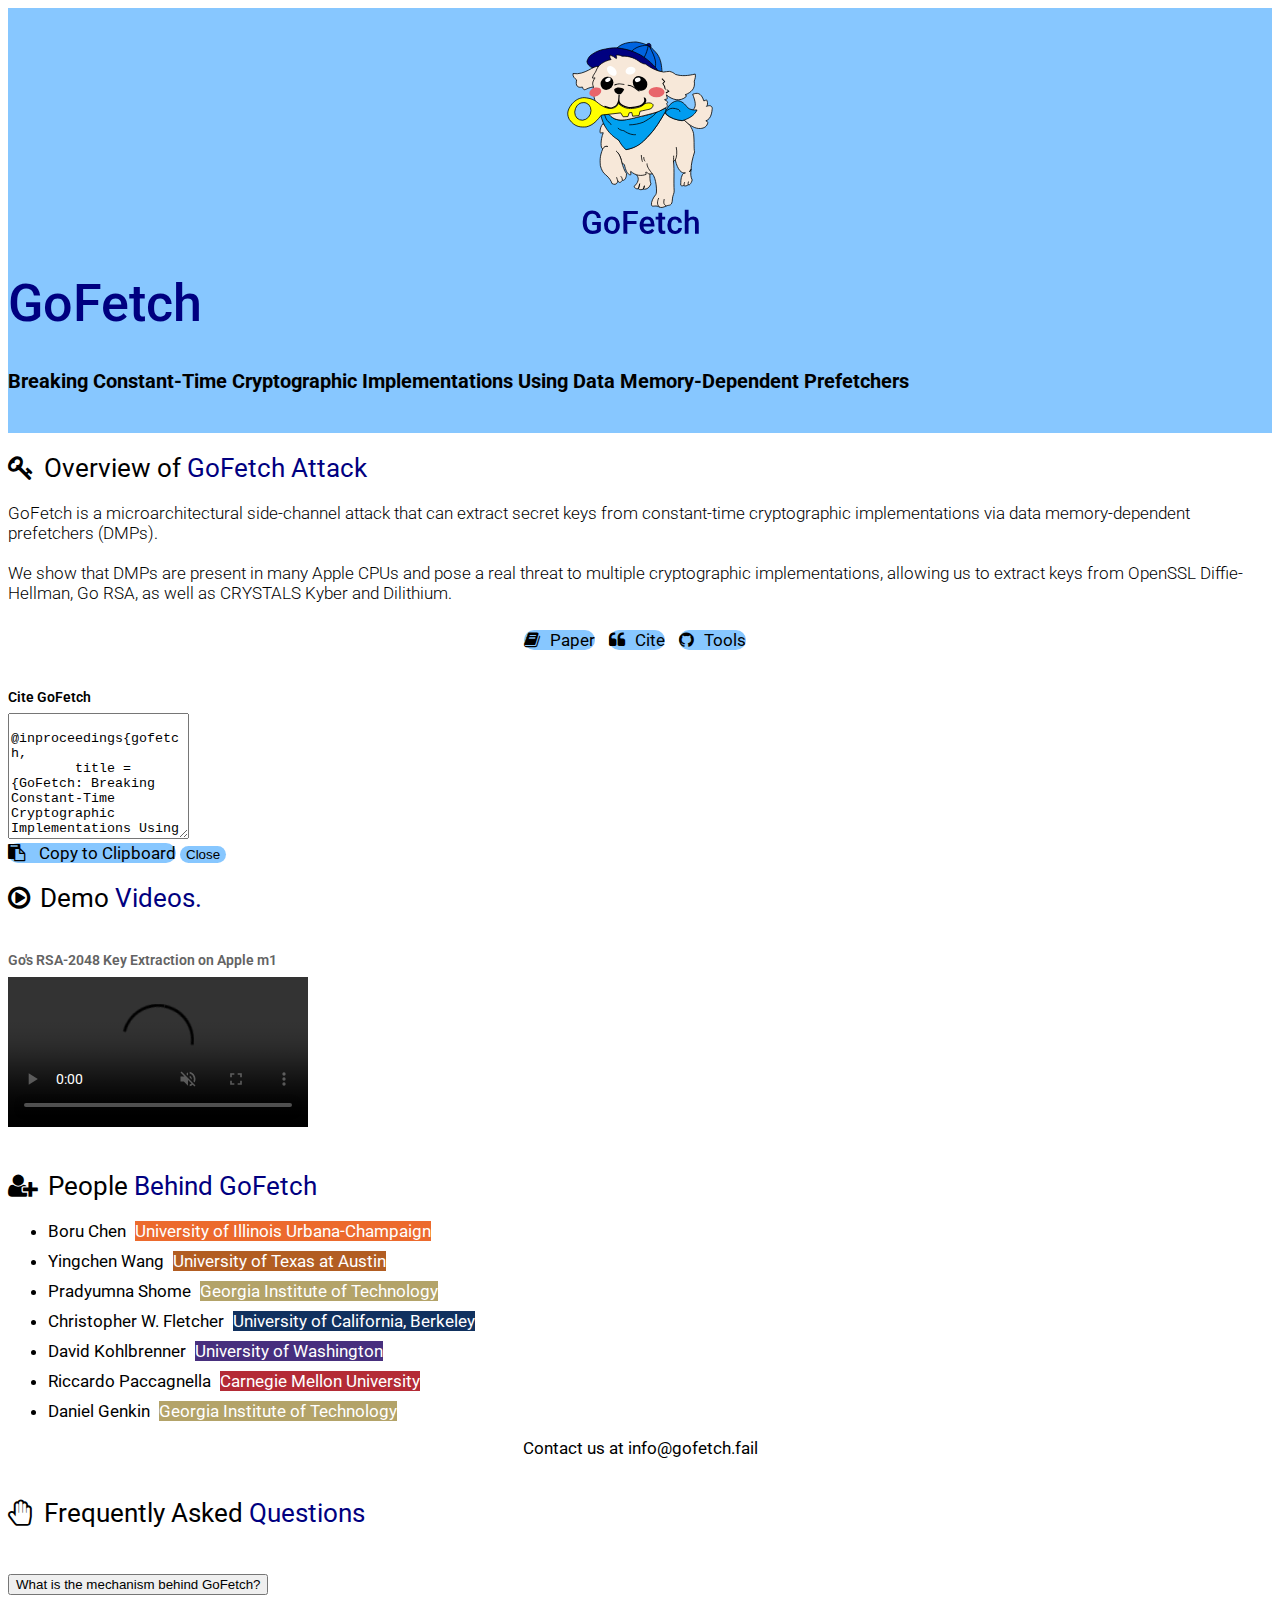
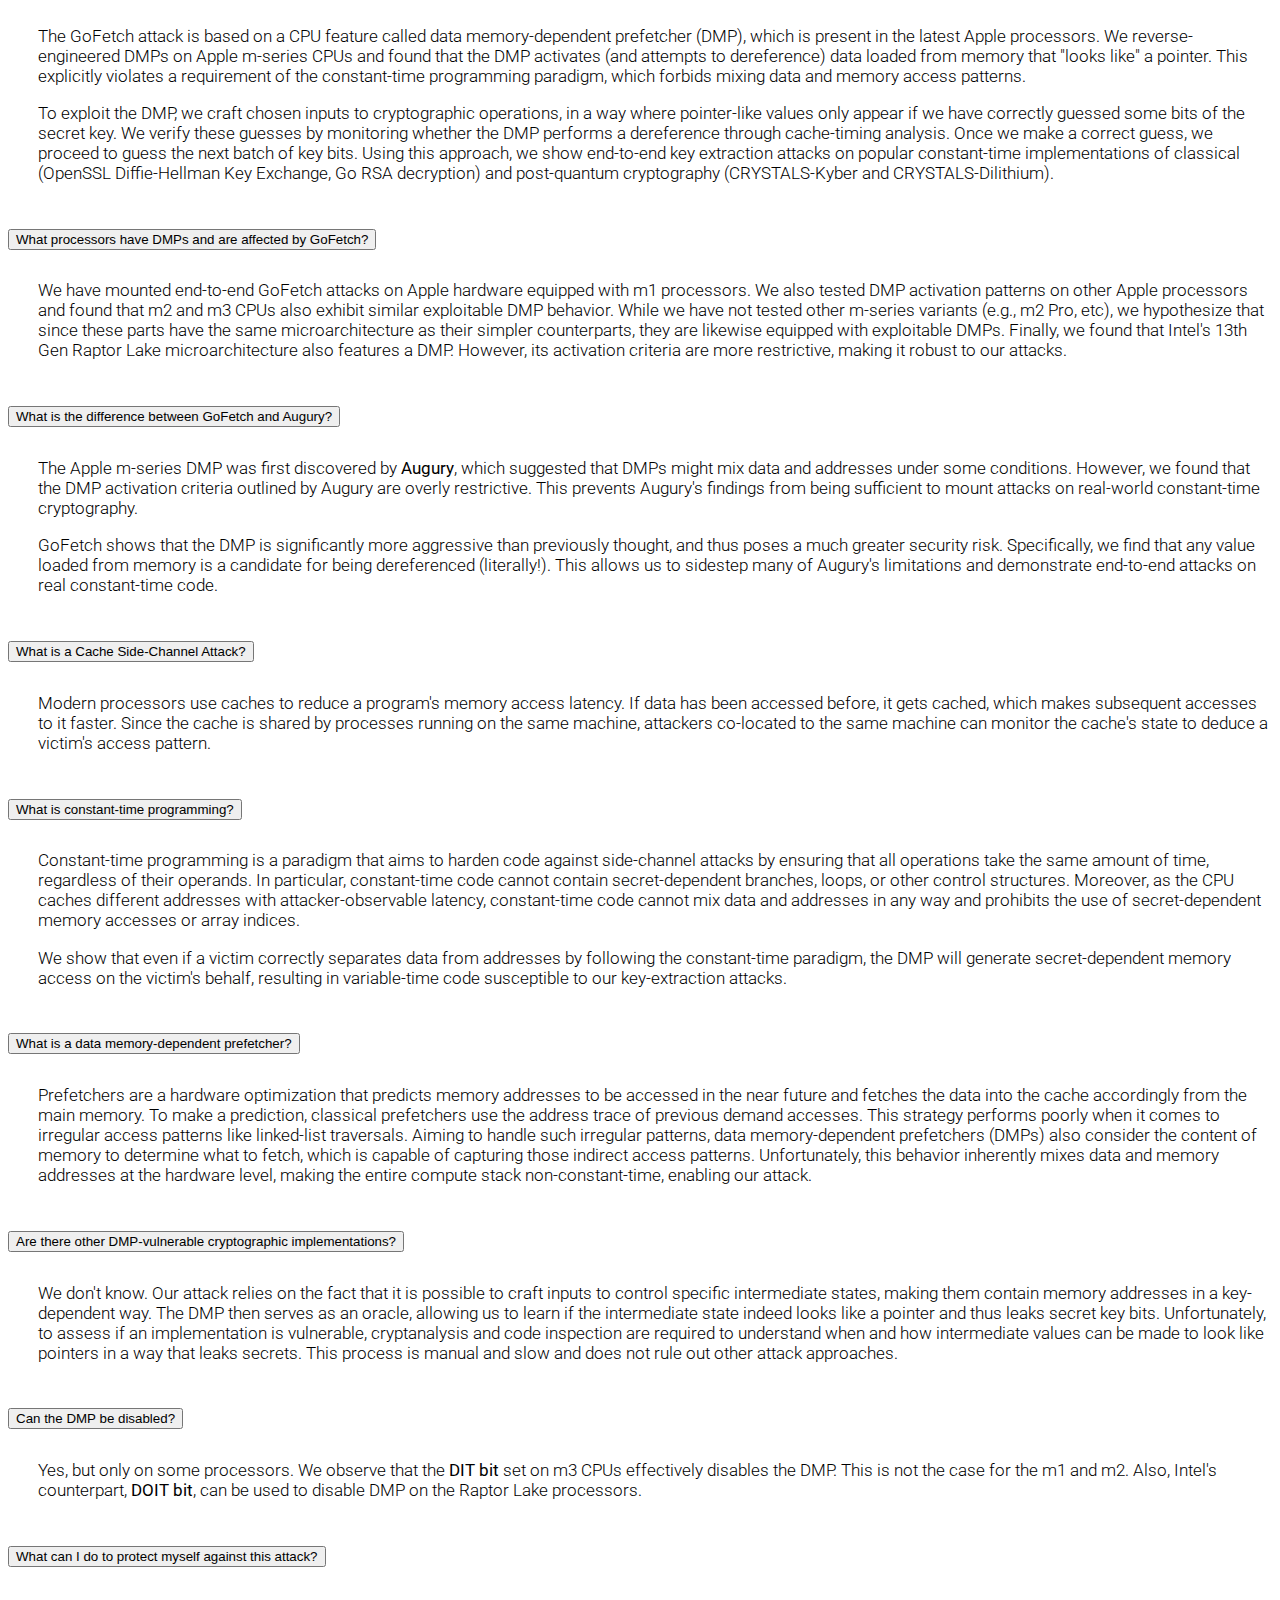
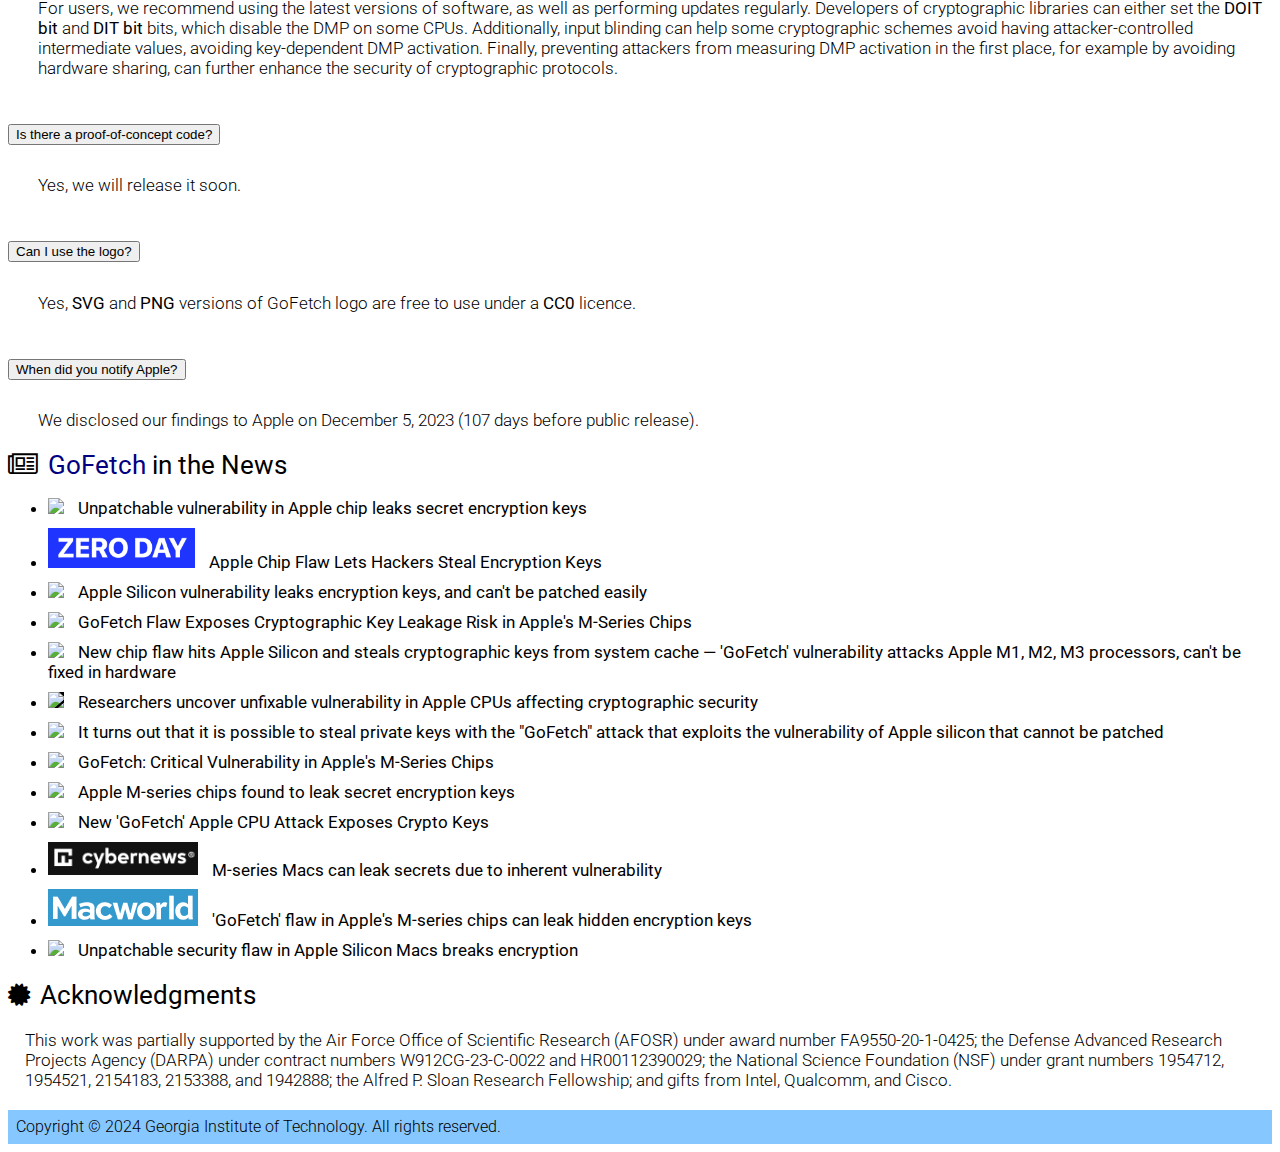
==== commit d286126e: "add news" ====
--- a/index.html
+++ b/index.html
@@ -535,6 +535,12 @@
 							'GoFetch' flaw in Apple's M-series chips can leak hidden encryption keys
 						</a>
 					</li>
+					<li>
+						<img class="news" src="https://upload.wikimedia.org/wikipedia/commons/e/e6/9to5Mac_Logo.jpg">
+						<a href="https://9to5mac.com/2024/03/22/unpatchable-security-flaw-mac/">
+							Unpatchable security flaw in Apple Silicon Macs breaks encryption
+						</a>
+					</li>
 				</ul>
 			</section>
 
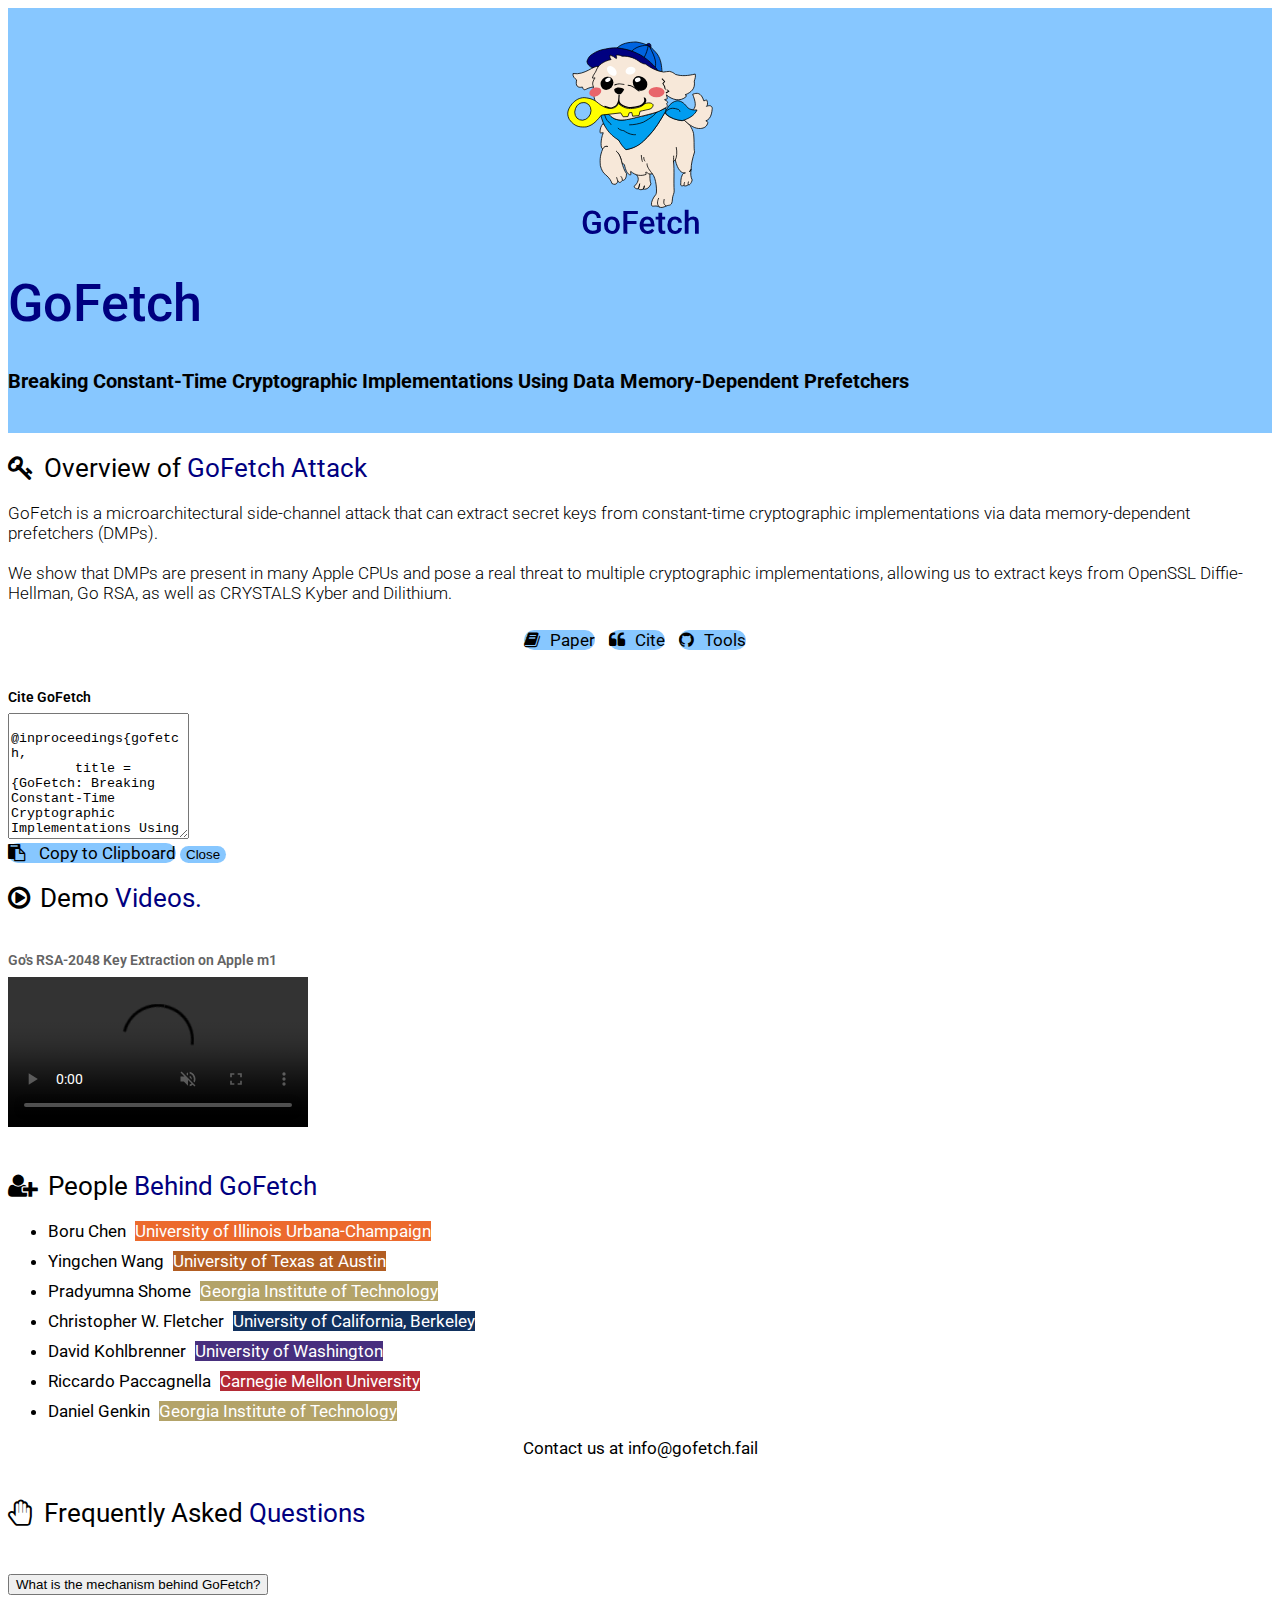
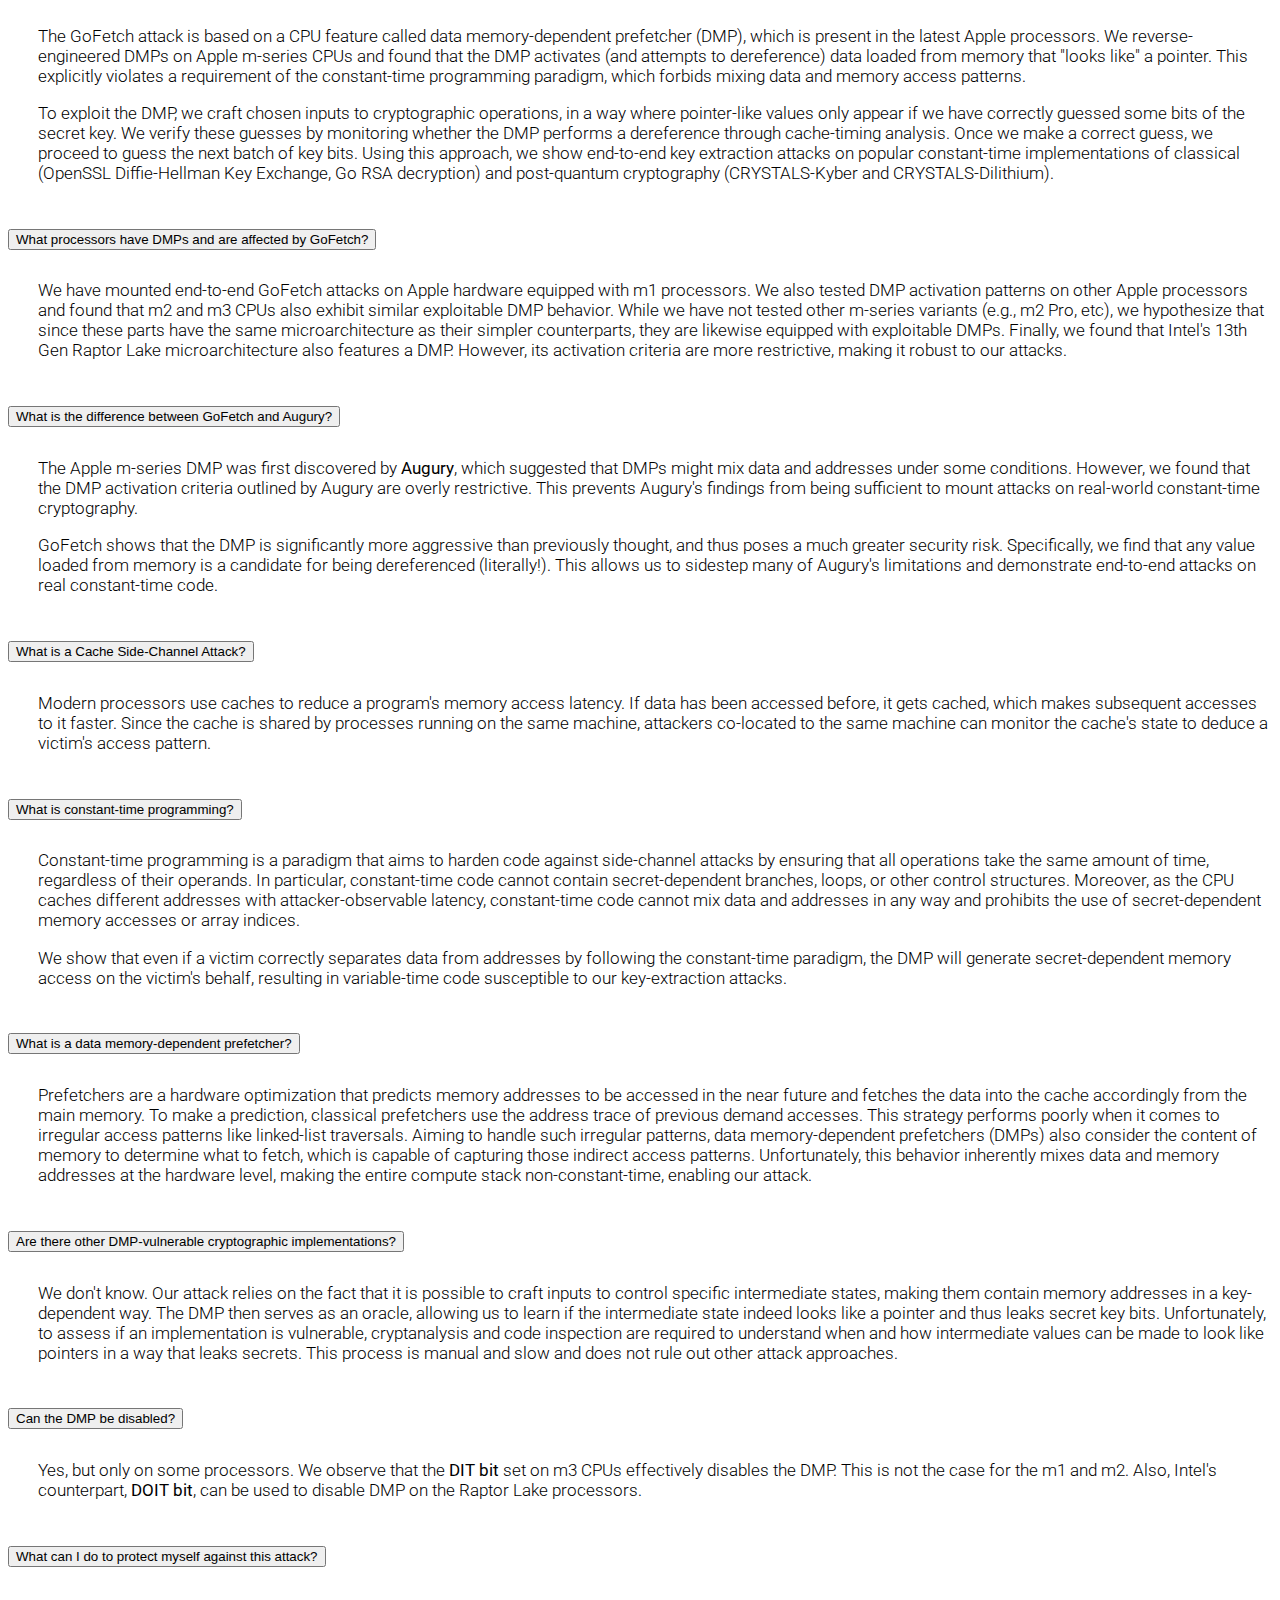
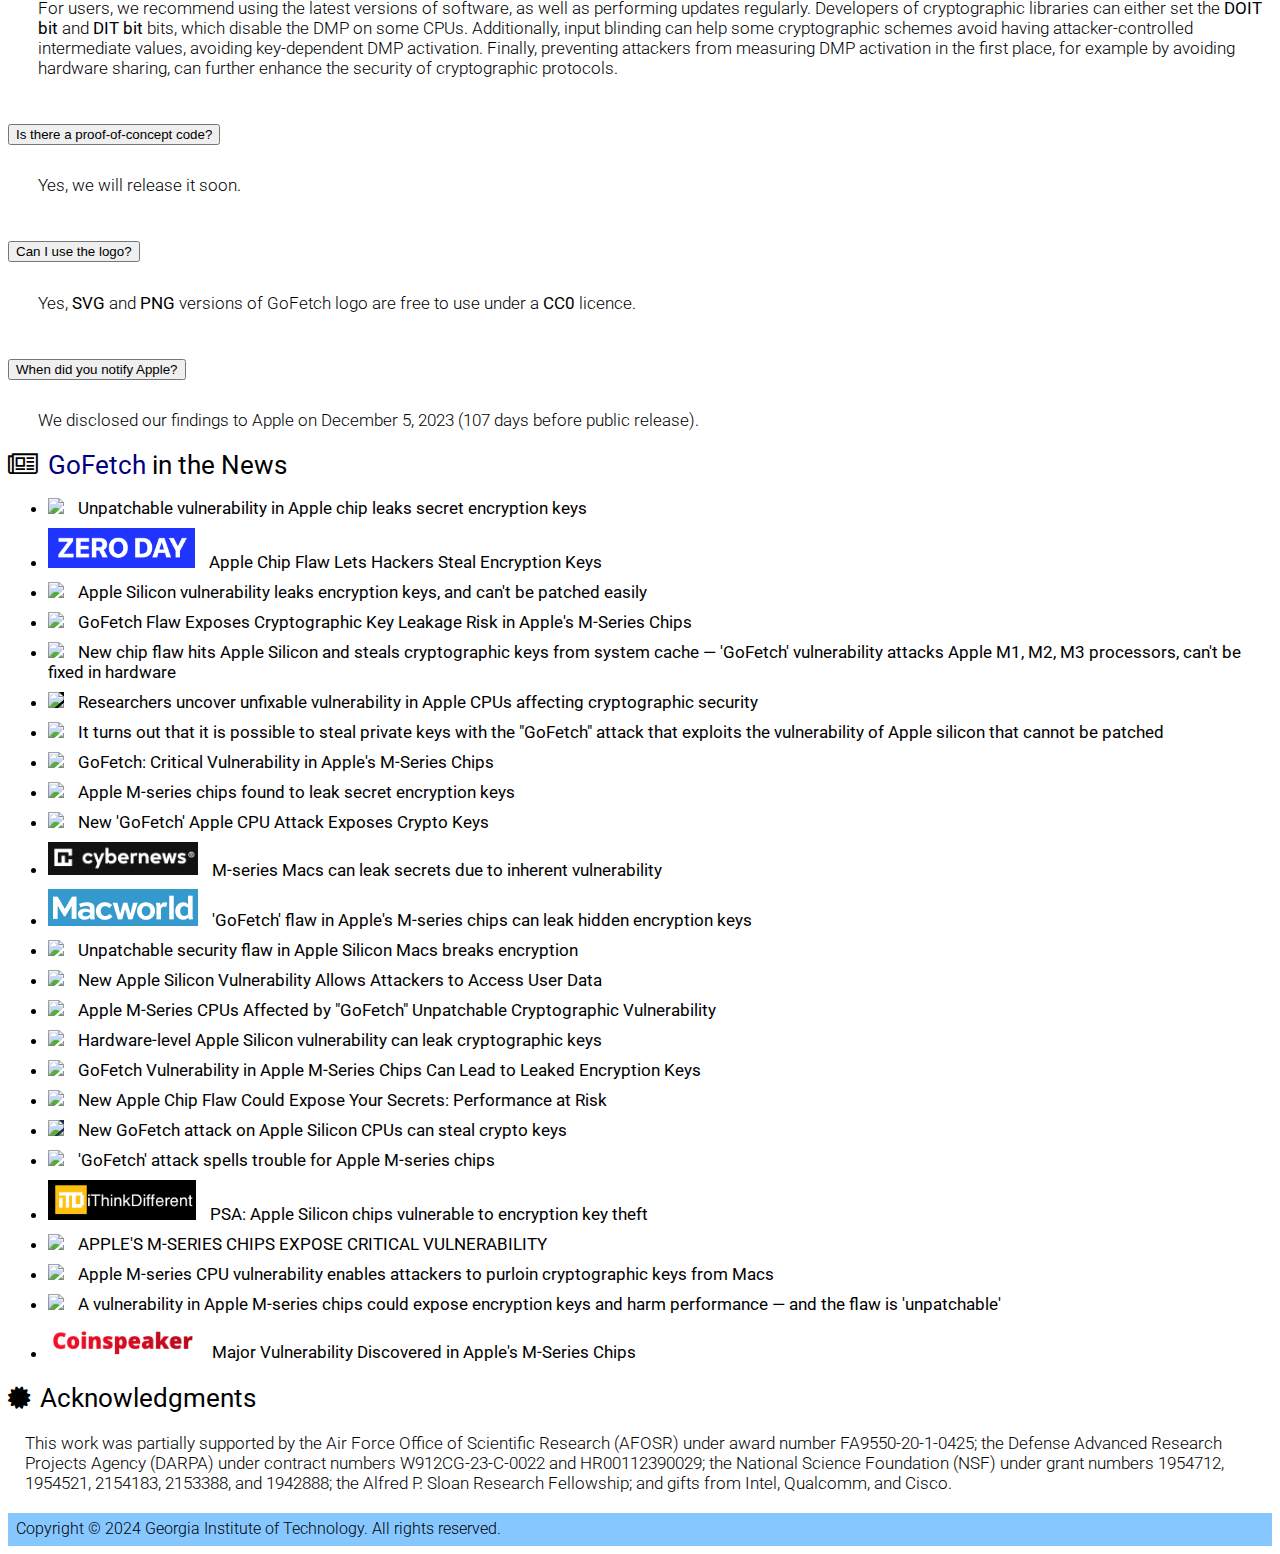
==== commit 23660ab6: "add news" ====
--- a/index.html
+++ b/index.html
@@ -541,6 +541,92 @@
 							Unpatchable security flaw in Apple Silicon Macs breaks encryption
 						</a>
 					</li>
+					<li>
+						<img class="news" src="https://cdn.idropnews.com/wp-content/uploads/2017/06/13133217/idroplogo.png">
+						<a href="https://www.idropnews.com/news/new-apple-silicon-vulnerability-allows-attackers-to-access-user-data/210885/">
+							New Apple Silicon Vulnerability Allows Attackers to Access User Data
+						</a>
+					</li>
+					<li>
+						<img class="news" src="https://tpucdn.com/images/logo-v1706377735722.svg">
+						<a href="https://www.techpowerup.com/320693/apple-m-series-cpus-affected-by-gofetch-unpatchable-cryptographic-vulnerability">
+							Apple M-Series CPUs Affected by "GoFetch" Unpatchable Cryptographic Vulnerability
+						</a>
+					</li>
+					<li>
+						<img class="news" src="https://images.crunchbase.com/image/upload/c_lpad,h_170,w_170,f_auto,b_white,q_auto:eco,dpr_1/v1448602321/t6loybjsqbgthtxi859l.png">
+						<a href="https://www.theregister.com/2024/03/22/hardwarelevel_apple_silicon_vulnerability_can/">
+							Hardware-level Apple Silicon vulnerability can leak cryptographic keys
+						</a>
+					</li>
+					<li>
+						<img class="news" src="https://www.macobserver.com/wp-content/themes/observer_two/dist/images/logo.png">
+						<a href="https://www.macobserver.com/news/go-fetch-apple-m-series-chips/">
+							GoFetch Vulnerability in Apple M-Series Chips Can Lead to Leaked Encryption Keys
+						</a>
+					</li>
+					<li>
+						<img class="news" src="https://www.techopedia.com/wp-content/uploads/2023/08/techopedia-light.svg">
+						<a href="https://www.techopedia.com/news/new-apple-chip-flaw-could-expose-your-secrets-performance-at-risk">
+							New Apple Chip Flaw Could Expose Your Secrets: Performance at Risk
+						</a>
+					</li>
+					<li>
+						<img class="news"
+						src="https://www.bleepstatic.com/images/site/logo.png"
+						style="background-color: #212d47;">
+						<a
+							href="https://www.bleepingcomputer.com/news/security/new-gofetch-attack-on-apple-silicon-cpus-can-steal-crypto-keys/#google_vignette">New GoFetch attack on Apple Silicon CPUs can steal crypto keys
+						</a>
+					</li>
+					<li>
+						<img class="news"
+							src="https://seeklogo.com/images/T/techtarget-logo-36F14FA4A6-seeklogo.com.png">
+						<a
+							href="https://www.techtarget.com/searchsecurity/news/366575096/GoFetch-attack-spells-trouble-for-Apple-M-series-chips">
+							'GoFetch' attack spells trouble for Apple M-series chips
+						</a>
+					</li>
+					<li>
+						<img class="news"
+							src="img/itd.png">
+						<a
+							href="https://www.ithinkdiff.com/apple-silicon-encryption-keys-theft-gofetch/">
+							PSA: Apple Silicon chips vulnerable to encryption key theft
+						</a>
+					</li>
+					<li>
+						<img class="news"
+							src="https://www.gizchina.com/wp-content/uploads/images/2021/03/gizchina-logo-retina.png">
+						<a
+							href="https://www.gizchina.com/2024/03/22/apple-chip-vulnerability/">
+							APPLE'S M-SERIES CHIPS EXPOSE CRITICAL VULNERABILITY
+						</a>
+					</li>
+					<li>
+						<img class="news"
+							src="https://assets.kreatio.net/computing_redesign/svg/CTG23-50th-Logo.svg">
+						<a
+							href="https://www.computing.co.uk/news/4188654/apple-series-cpu-vulnerability-enables-attackers-purloin-cryptographic-keys-macs">
+							Apple M-series CPU vulnerability enables attackers to purloin cryptographic keys from Macs
+						</a>
+					</li>
+					<li>
+						<img class="news"
+							src="https://cdn.mos.cms.futurecdn.net/S3ntYCbvRMLSnjxFhhUpsF-650-80.jpg">
+						<a
+							href="https://www.itpro.com/security/a-vulnerability-in-apple-m-series-chips-could-expose-encryption-keys-and-harm-performance-and-the-flaw-is-unpatchable">
+							A vulnerability in Apple M-series chips could expose encryption keys and harm performance — and the flaw is 'unpatchable'
+						</a>
+					</li>
+					<li>
+						<img class="news"
+							src="img/coinspeaker.png">
+						<a
+							href="https://www.coinspeaker.com/vulnerability-apple-m-series-chips/">
+							Major Vulnerability Discovered in Apple's M-Series Chips
+						</a>
+					</li>
 				</ul>
 			</section>
 
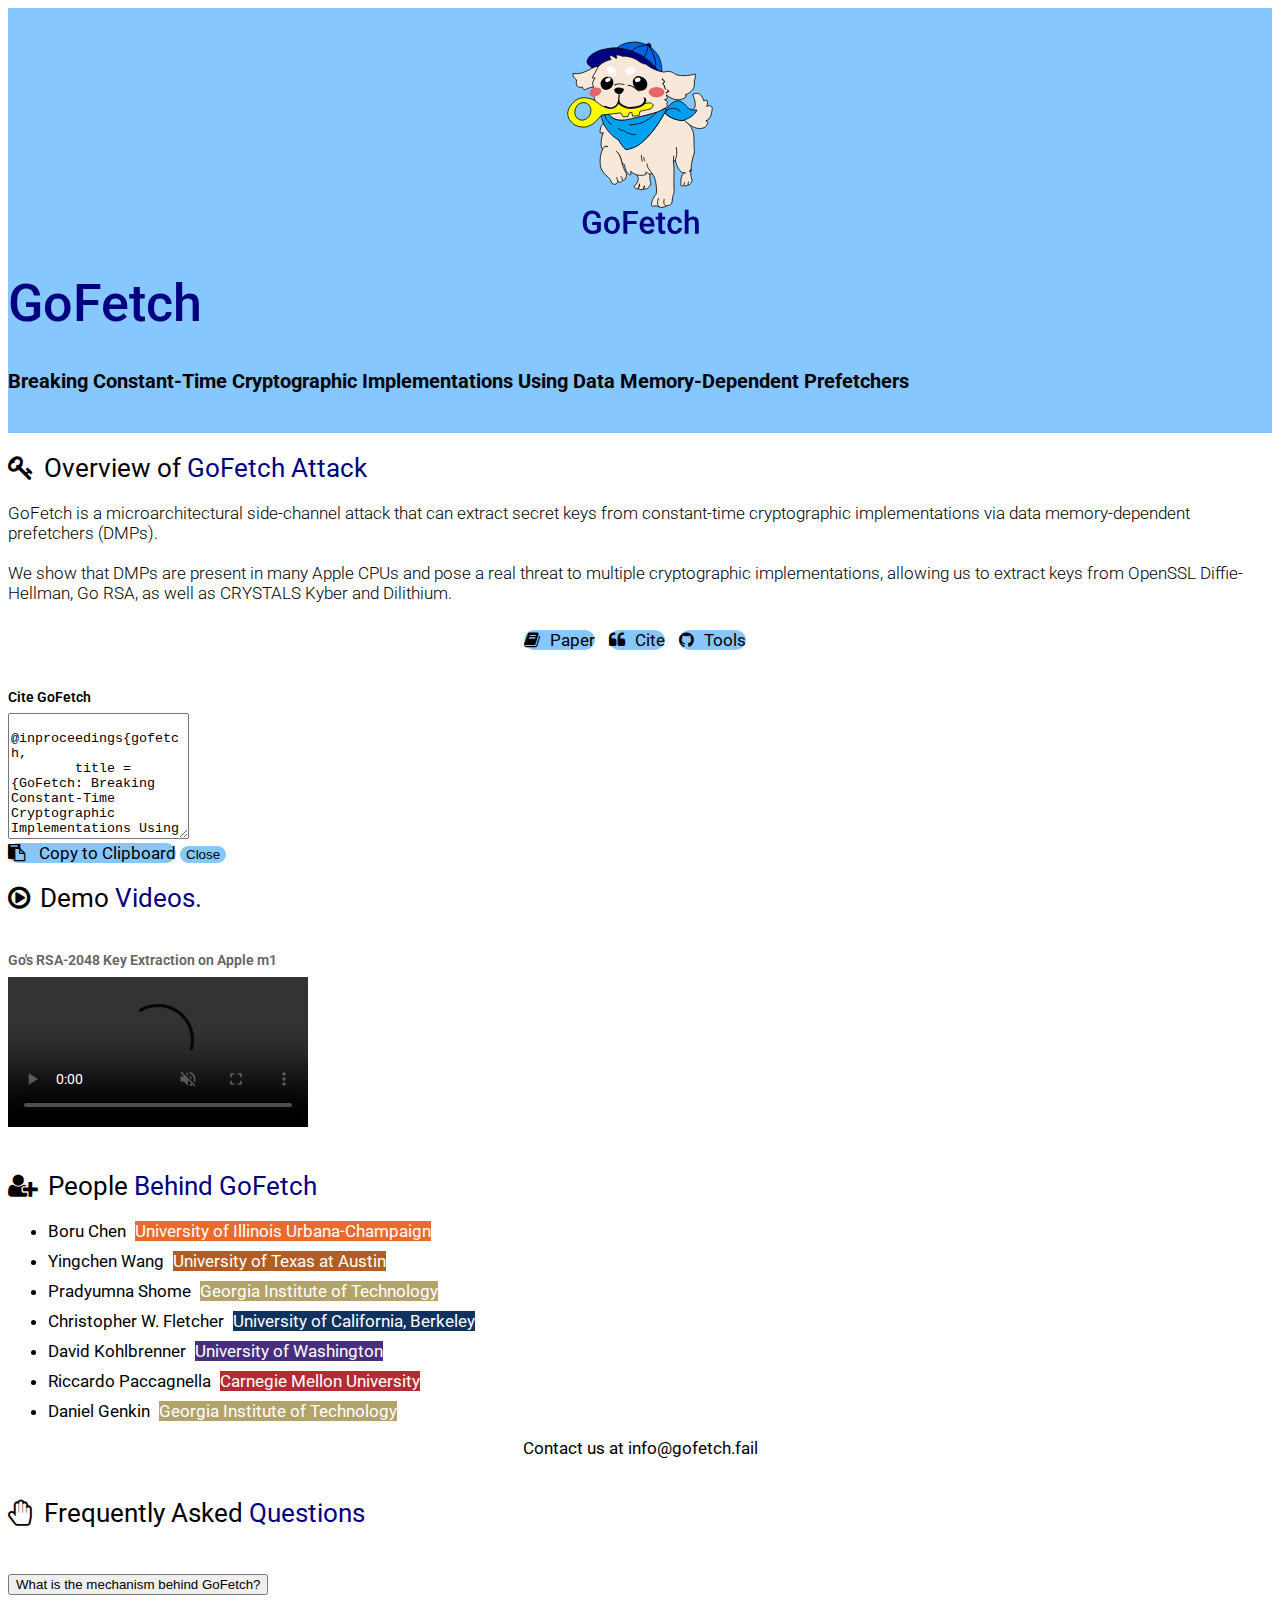
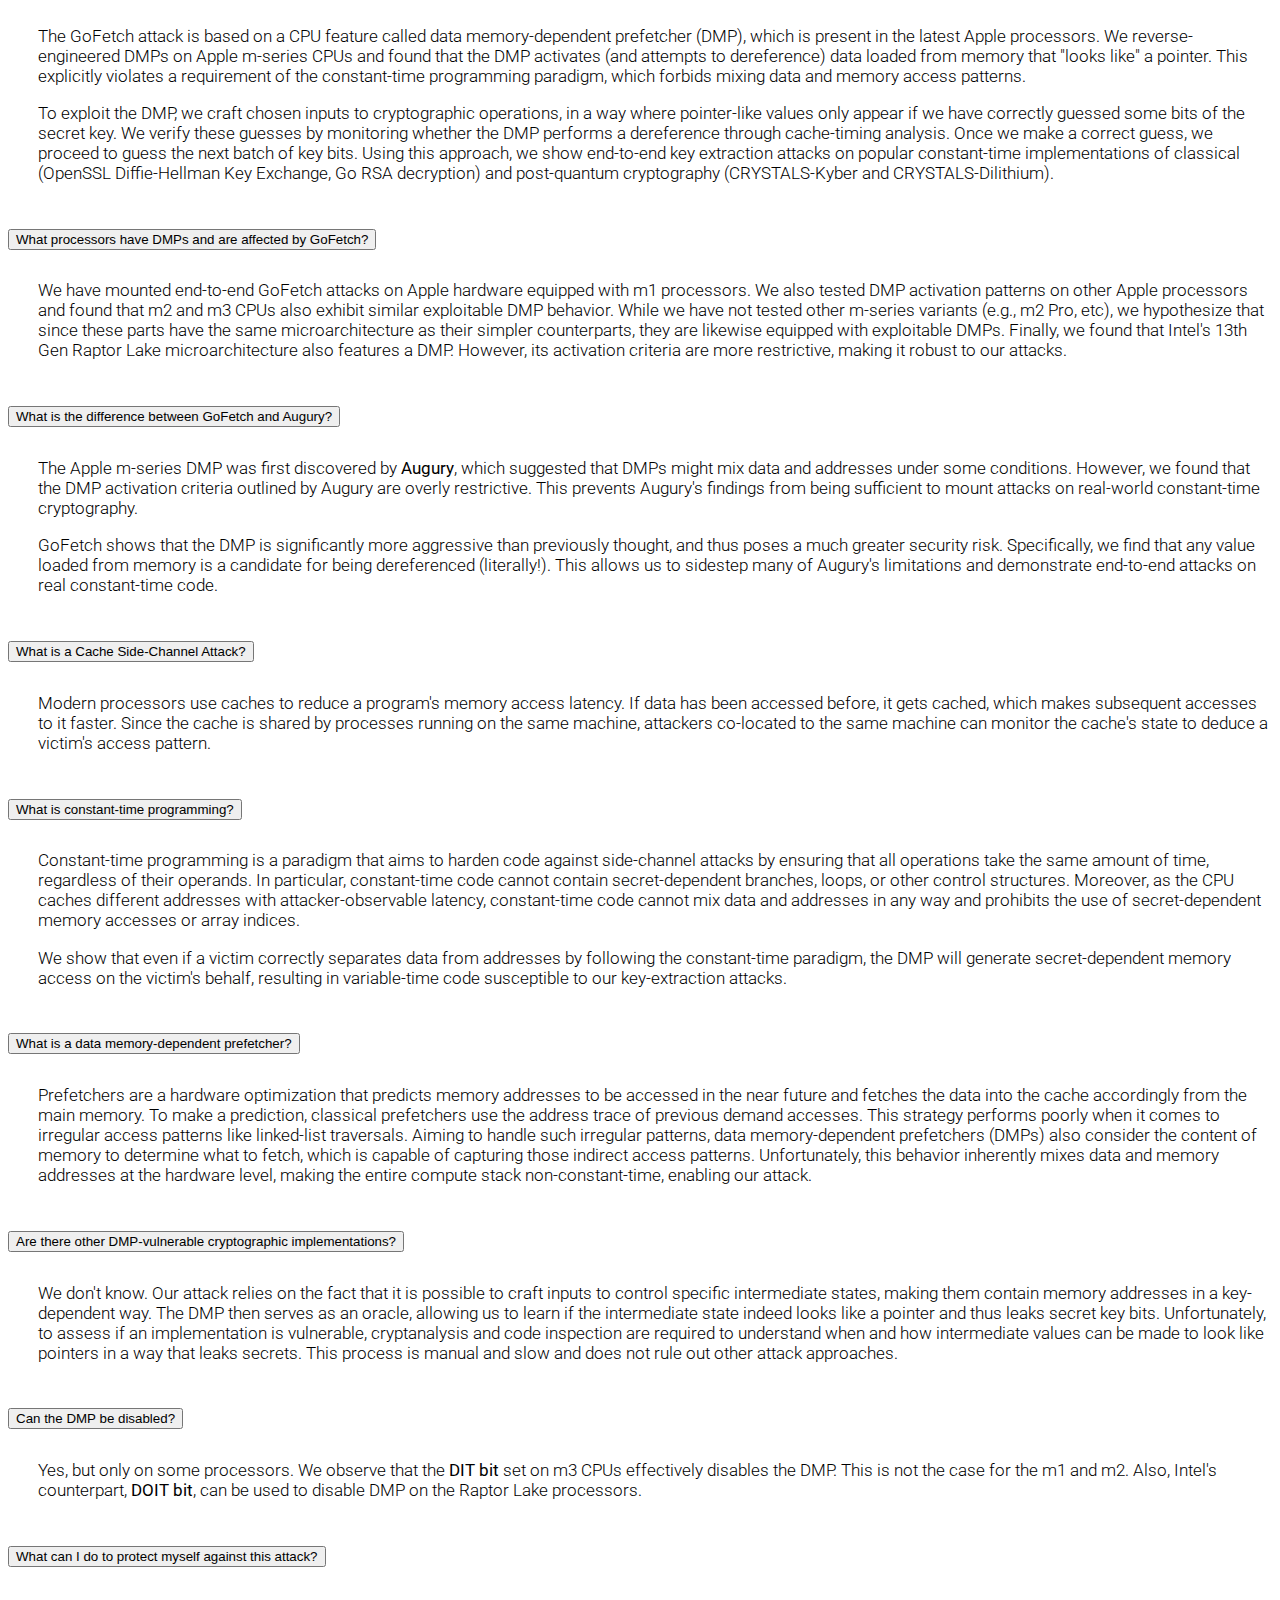
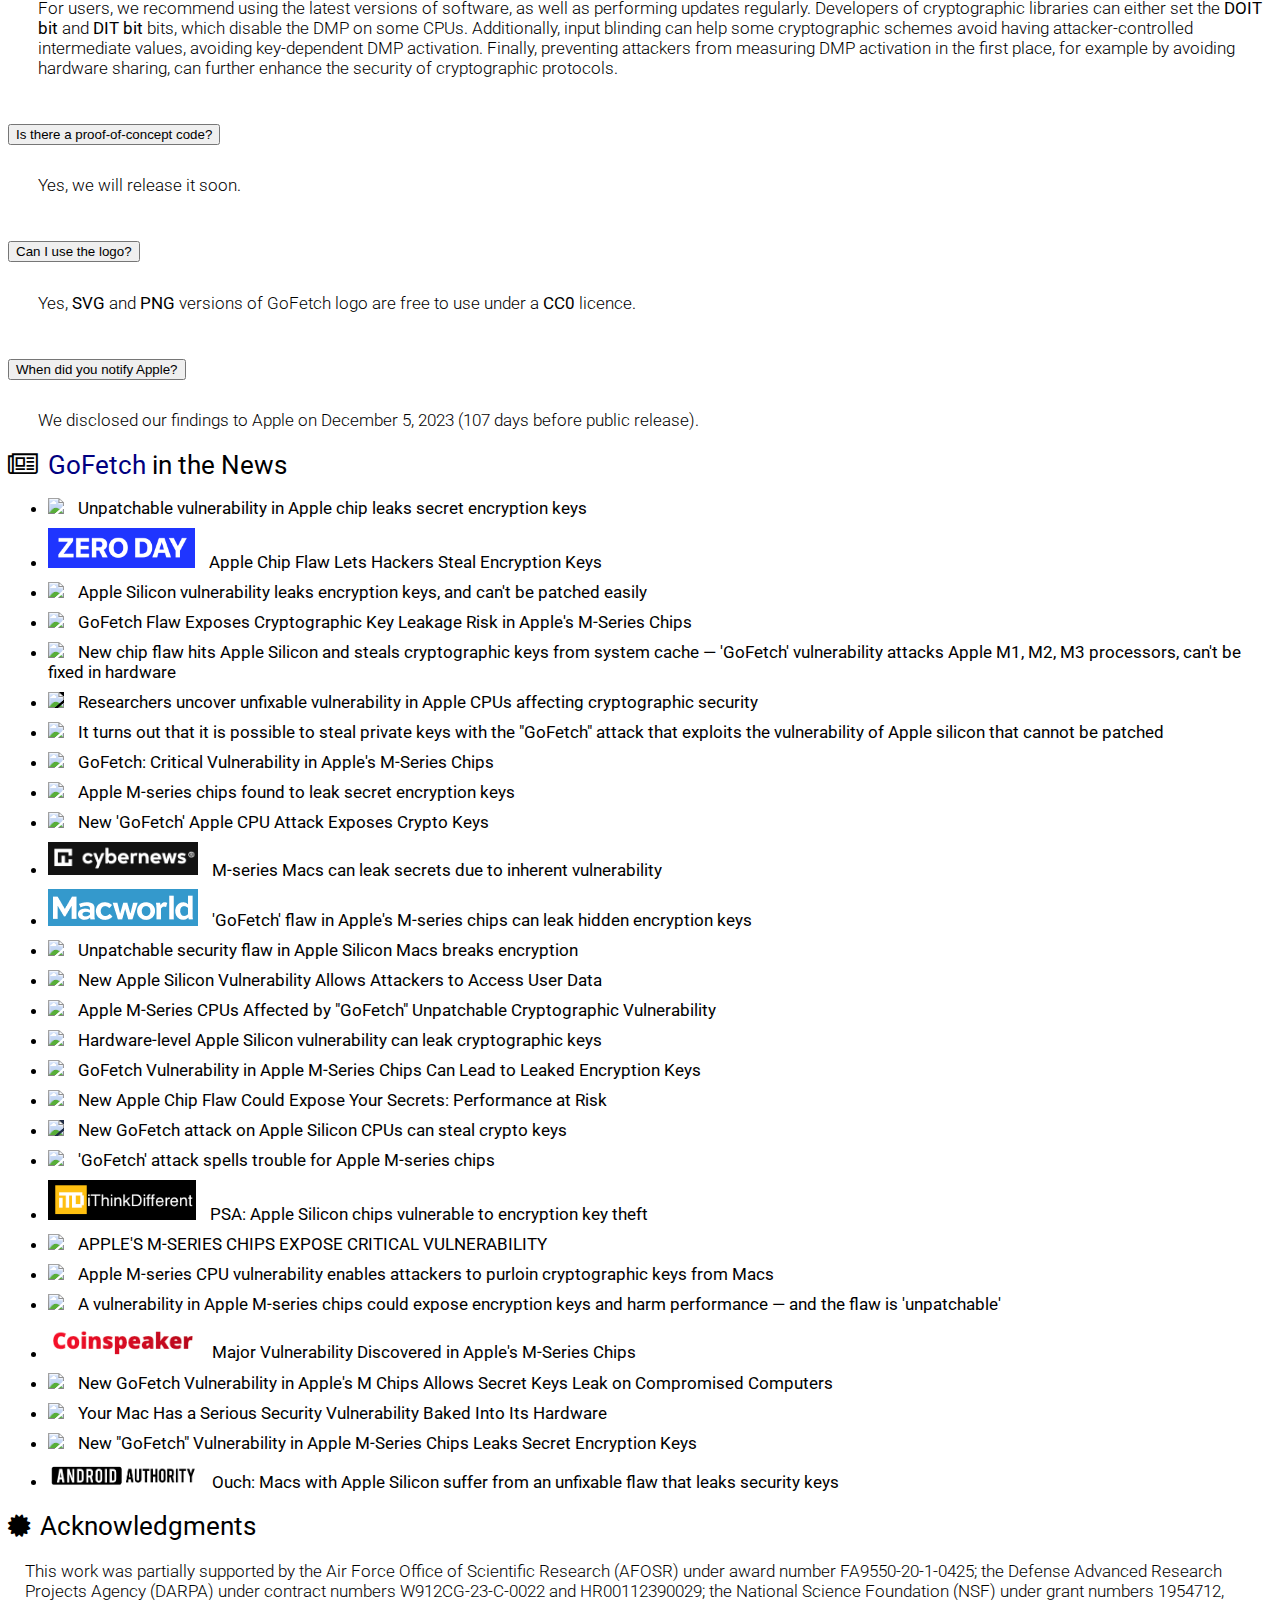
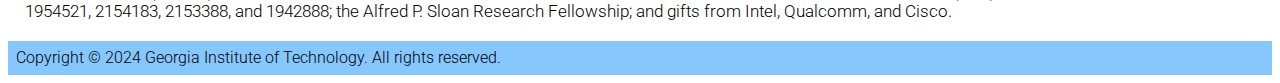
==== commit 51695f94: "add news" ====
--- a/index.html
+++ b/index.html
@@ -627,6 +627,38 @@
 							Major Vulnerability Discovered in Apple's M-Series Chips
 						</a>
 					</li>
+					<li>
+						<img class="news"
+							src="https://logodix.com/logo/1872534.png">
+						<a
+							href="https://www.techrepublic.com/article/gofetch-vulnerability-apple-m-chips/">
+							New GoFetch Vulnerability in Apple's M Chips Allows Secret Keys Leak on Compromised Computers
+						</a>
+					</li>
+					<li>
+						<img class="news"
+							src="https://lifehacker.com/images/lifehacker-logo.svg">
+						<a
+							href="https://lifehacker.com/tech/m-series-mac-has-serious-security-hardware-vulnerability">
+							Your Mac Has a Serious Security Vulnerability Baked Into Its Hardware
+						</a>
+					</li>
+					<li>
+						<img class="news"
+							src="https://cdnp1.stackassets.com/e4c9d45ac2ed3b36d7f566e38921faca9ff2177a/store/6eeffe5fc60124a41358ee4f45bbb14d10c36fcc4f94d08e5871dae06bc9/233_logo-mobile.png">
+						<a
+							href="https://thehackernews.com/2024/03/new-gofetch-vulnerability-in-apple-m.html">
+							New "GoFetch" Vulnerability in Apple M-Series Chips Leaks Secret Encryption Keys
+						</a>
+					</li>
+					<li>
+						<img class="news"
+							src="img/androidautority.png">
+						<a
+							href="https://www.androidauthority.com/apple-silicon-macs-gofetch-flaw-3428325/">
+							Ouch: Macs with Apple Silicon suffer from an unfixable flaw that leaks security keys
+						</a>
+					</li>
 				</ul>
 			</section>
 
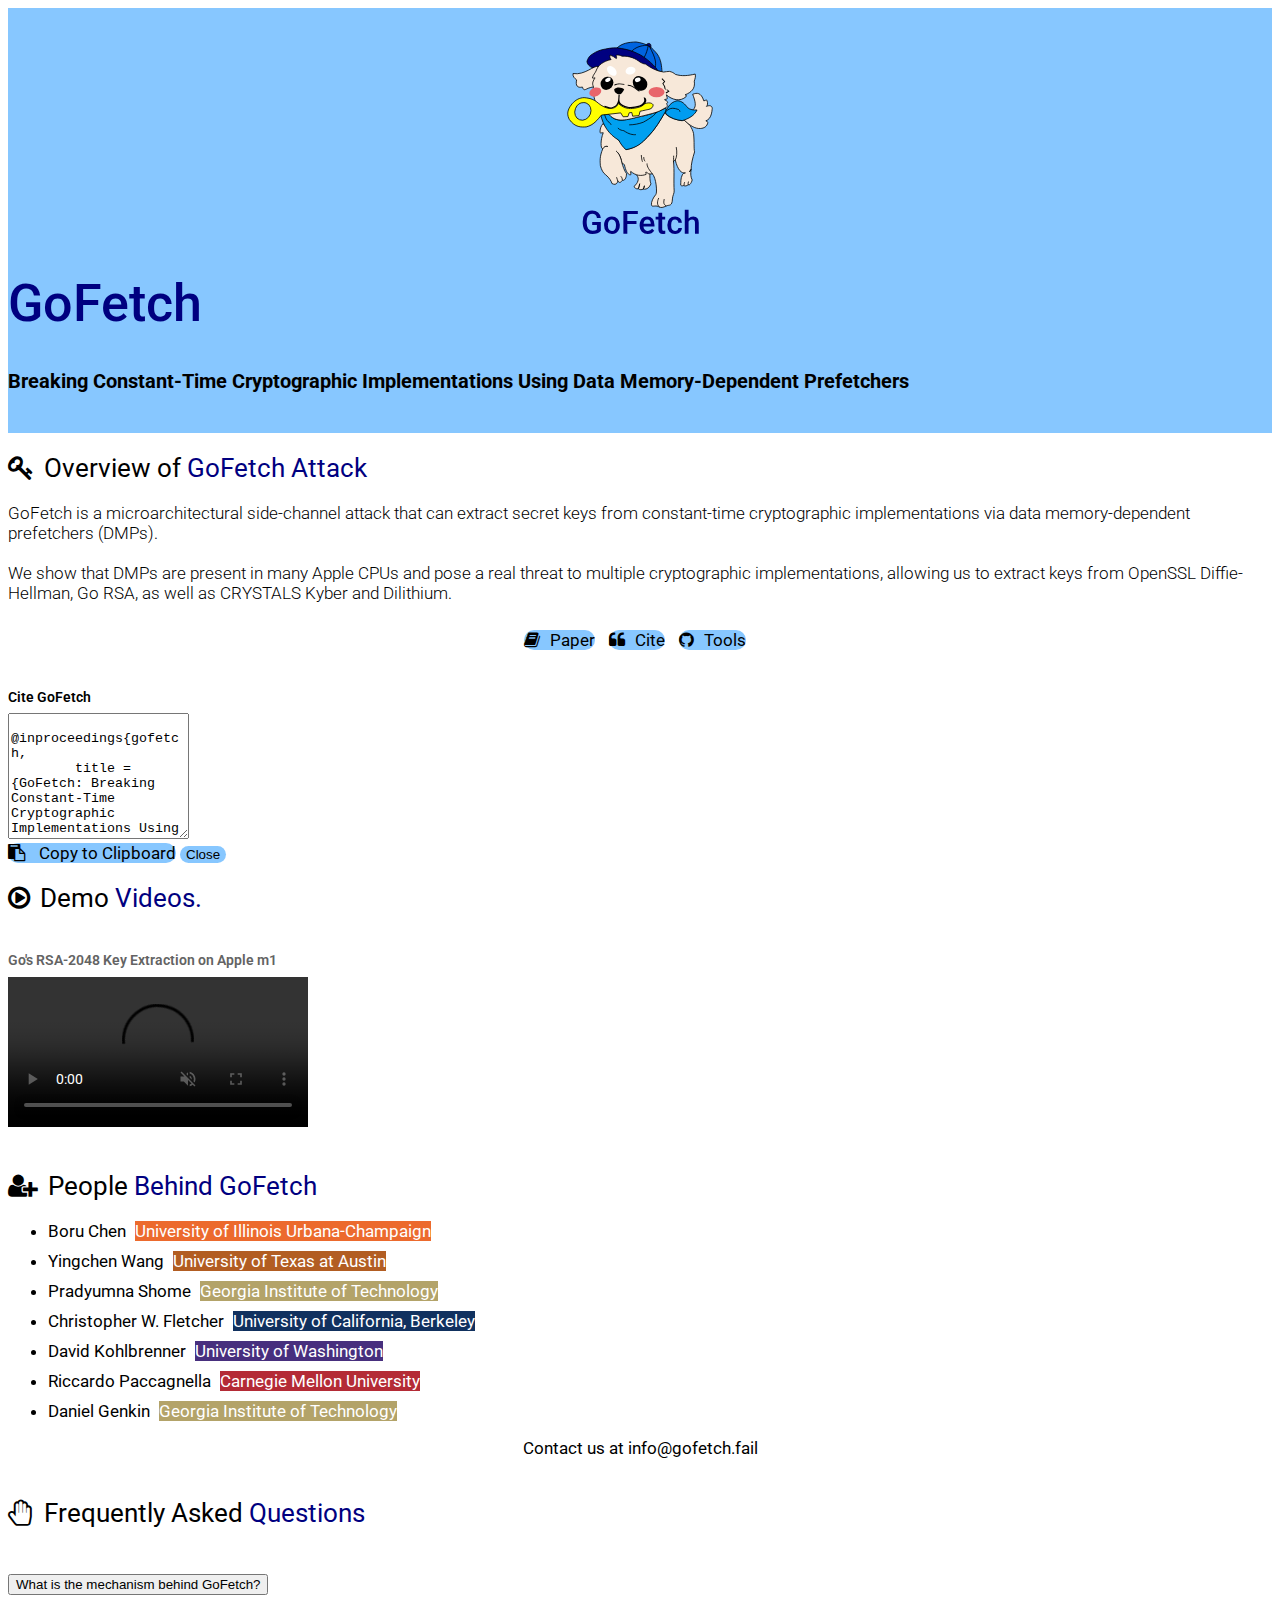
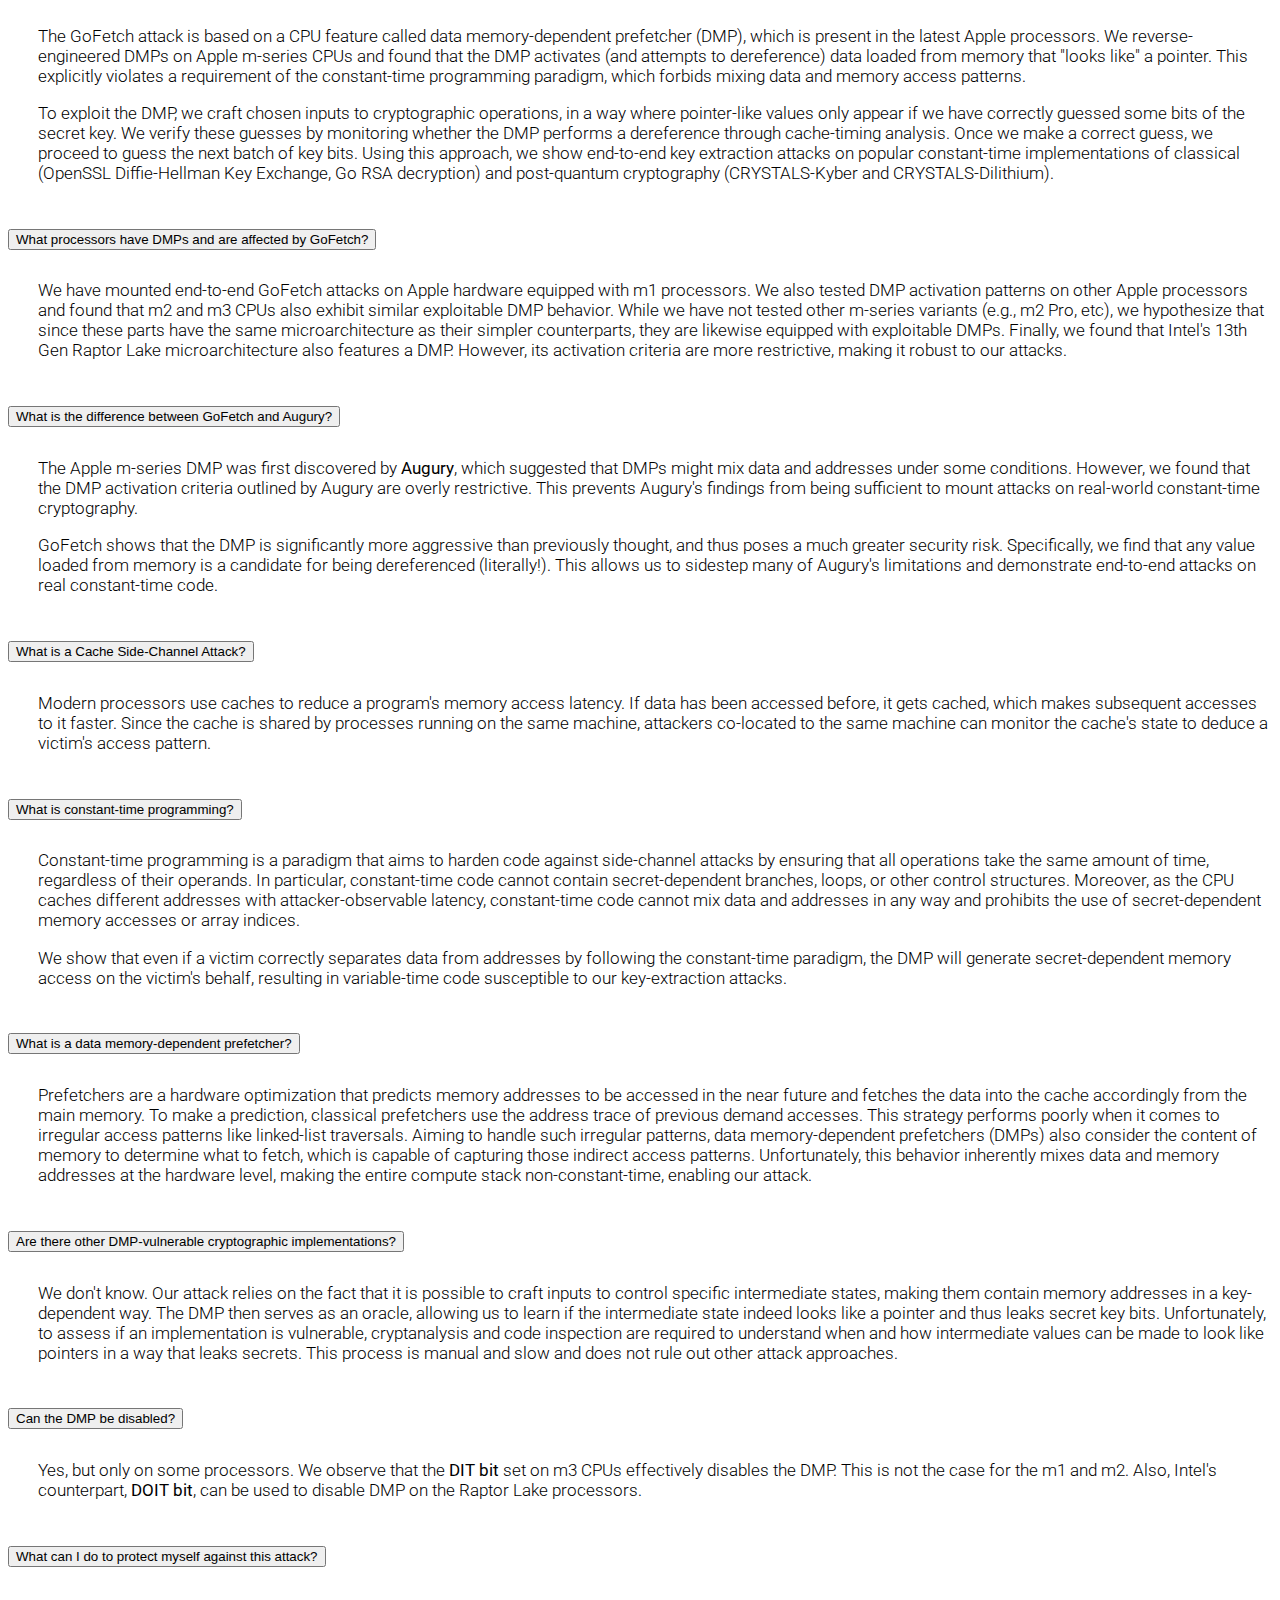
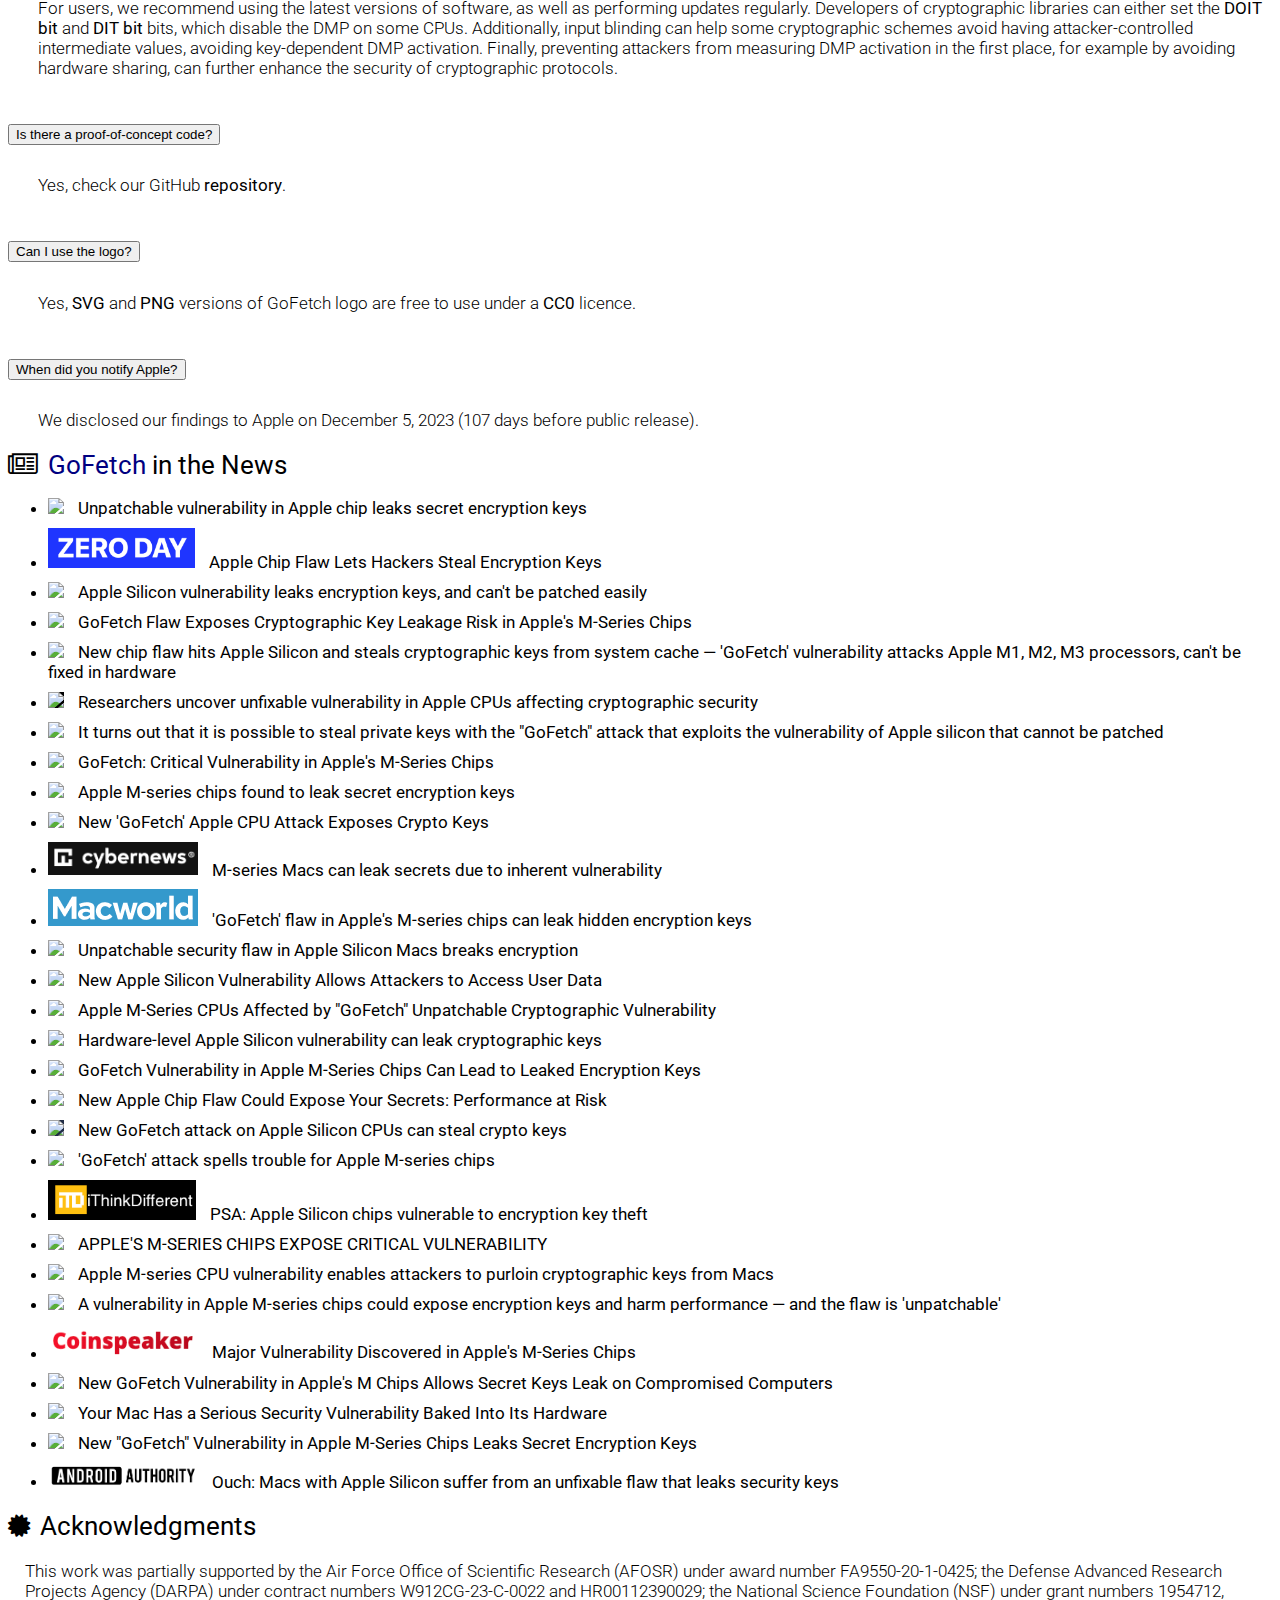
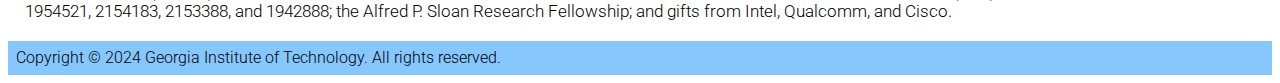
==== commit af7cf340: "update repo status" ====
--- a/index.html
+++ b/index.html
@@ -406,7 +406,7 @@
 						<div id="panelsStayOpen-collapsePoC" class="accordion-collapse collapse"
 							aria-labelledby="panelsStayOpen-headingPoC">
 							<div class="accordion-body">
-								Yes, we will release it soon.
+								Yes, check our GitHub <a href="https://github.com/FPSG-UIUC/GoFetch">repository</a>.
 							</div>
 						</div>
 					</div>
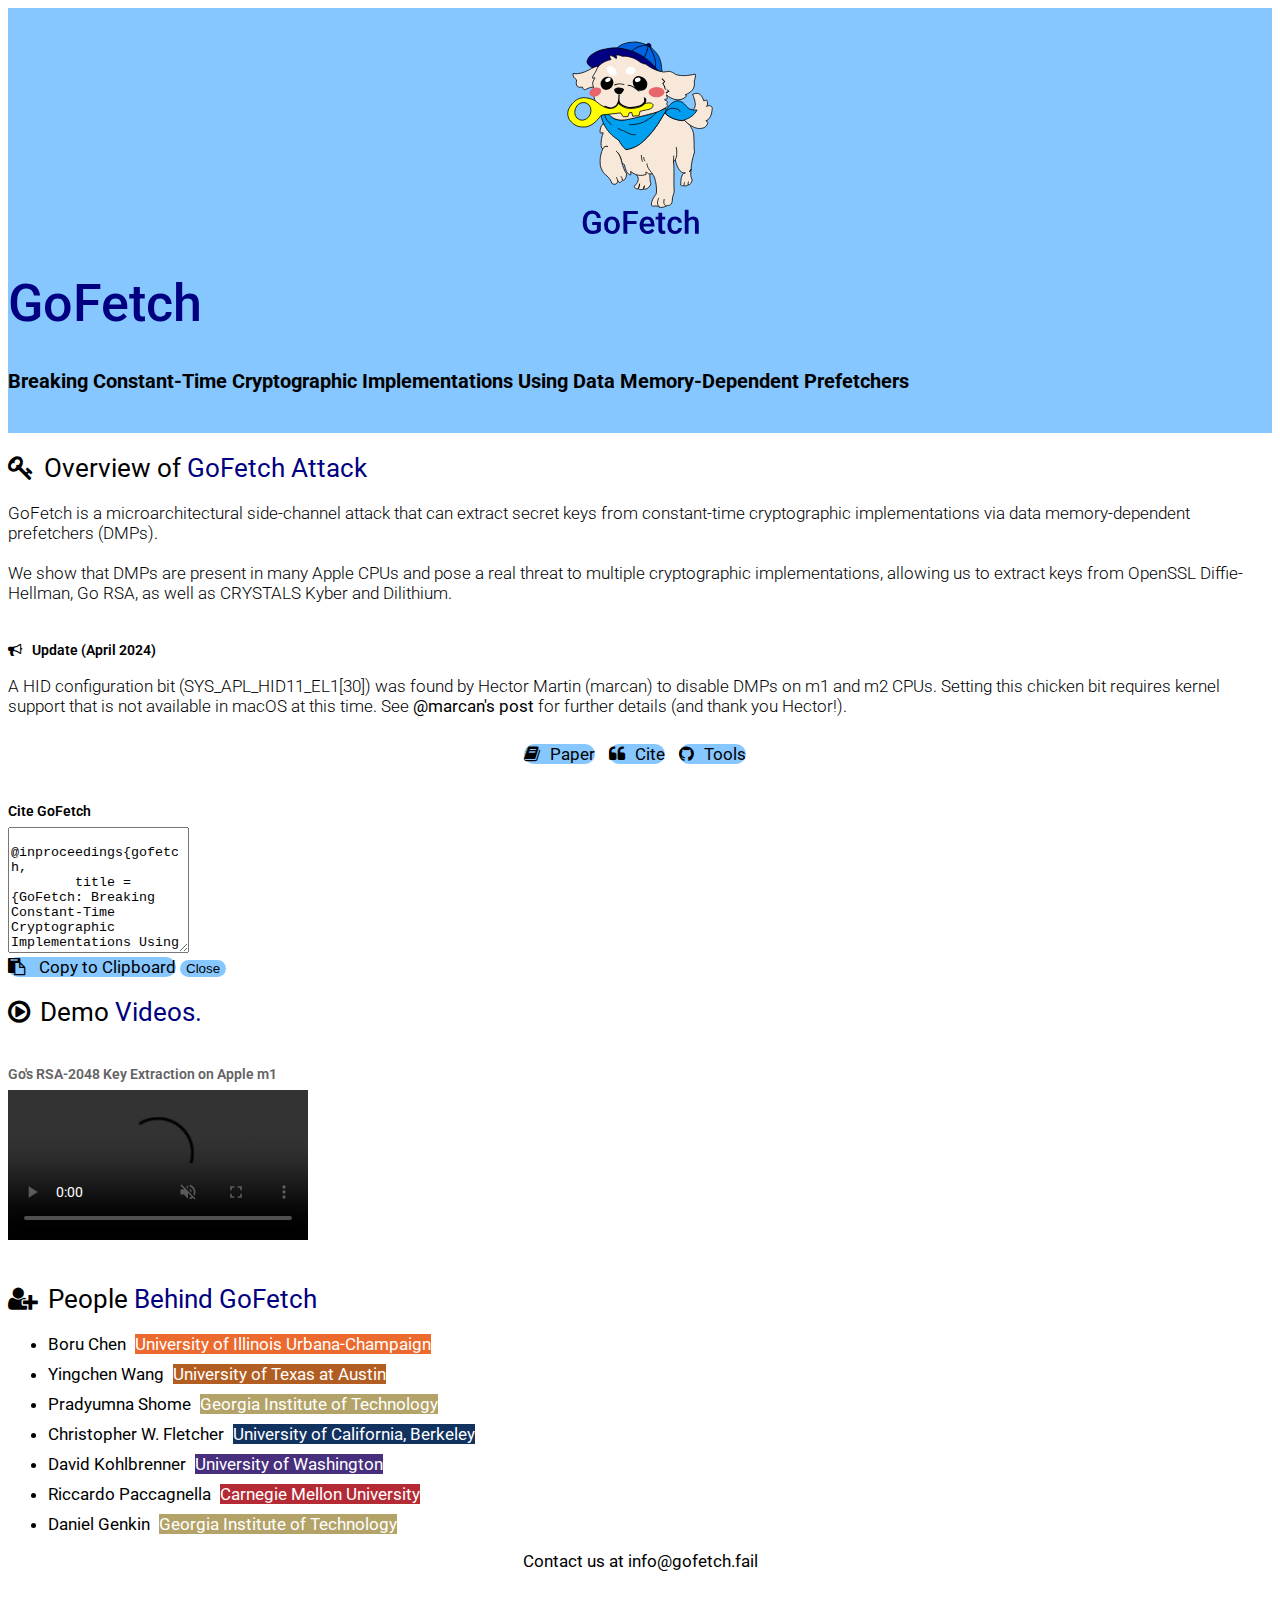
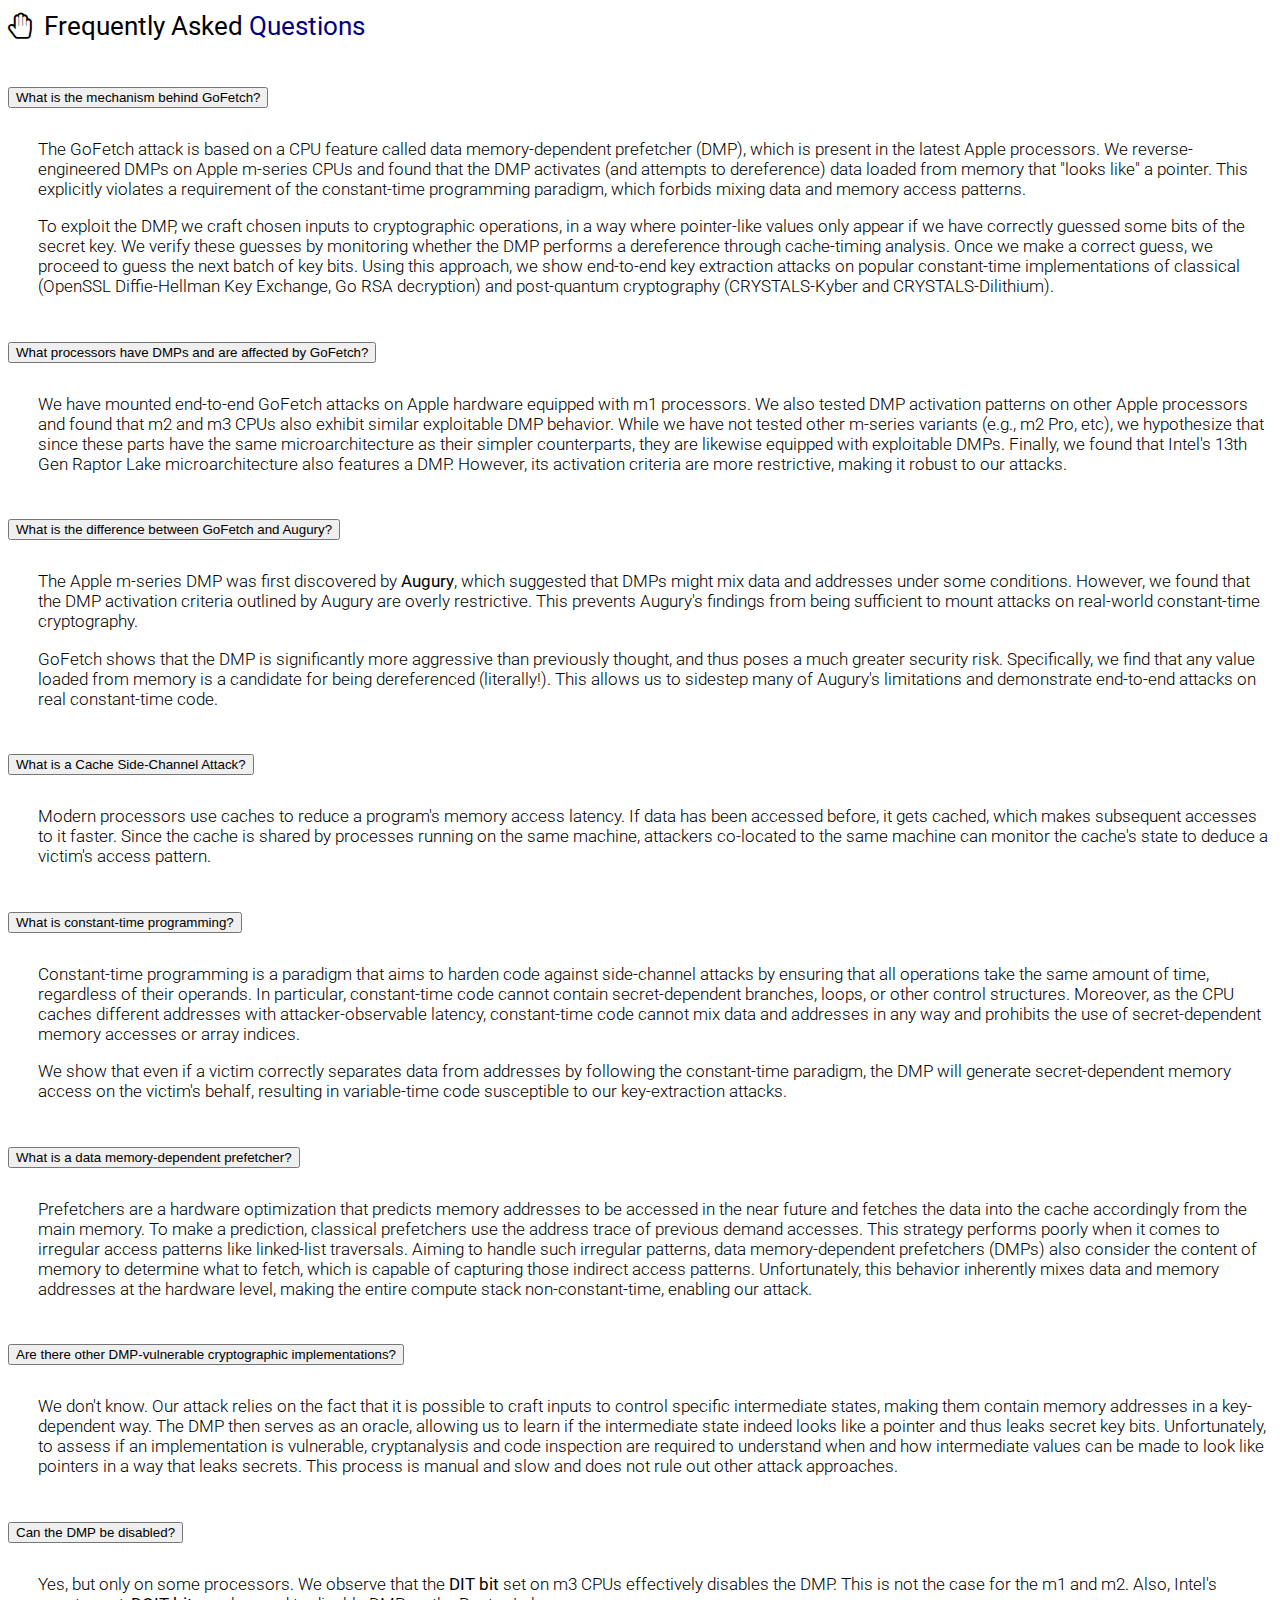
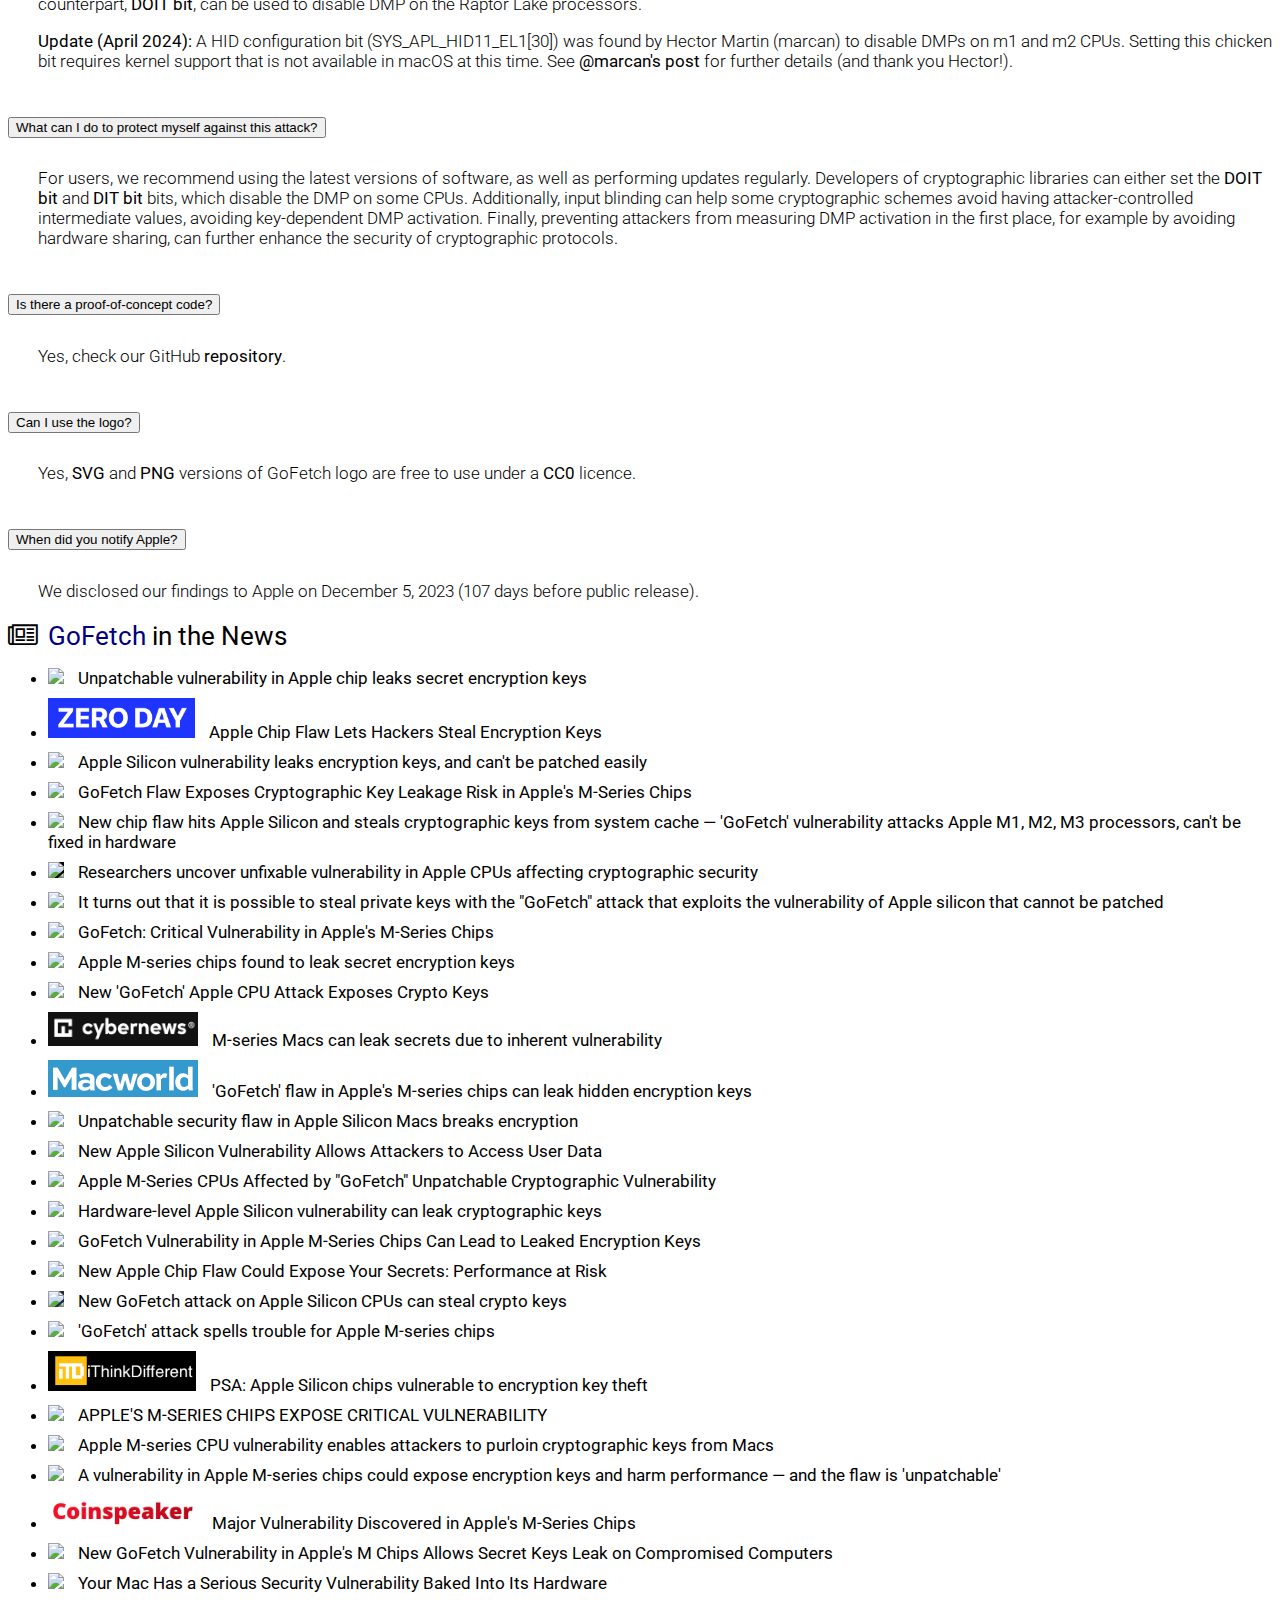
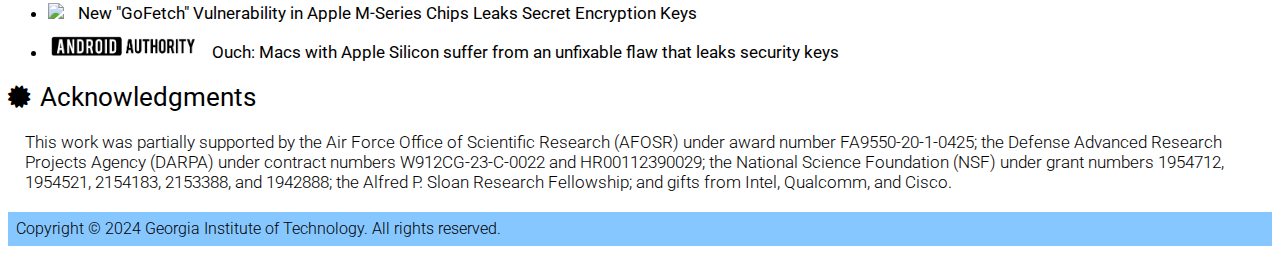
==== commit 75b12588: "add disable m1 m2" ====
--- a/index.html
+++ b/index.html
@@ -92,6 +92,14 @@
 						and pose a real threat to multiple cryptographic implementations, 
 						allowing us to extract keys from OpenSSL Diffie-Hellman, 
 						Go RSA, as well as CRYSTALS Kyber and Dilithium.
+					</p>
+
+					<h5><i class="fa fa-bullhorn" style="padding-right: 10px;"></i>Update (April 2024)</span></h4>
+					<p>
+						A HID configuration bit (SYS_APL_HID11_EL1[30]) was found by Hector Martin (marcan) to disable DMPs on m1 and m2 CPUs. 
+						Setting this chicken bit requires kernel support that is not available in macOS at this time. 
+						See <a href="https://infosec.exchange/@marcan@treehouse.systems/112238390873024938">@marcan's post</a>
+						for further details (and thank you Hector!).
 					</p>
 
 					<div class="row" style="padding-top: 10px; text-align: center;">
@@ -361,12 +369,20 @@
 						<div id="panelsStayOpen-collapseDisable" class="accordion-collapse collapse"
 							aria-labelledby="panelsStayOpen-headingDisable">
 							<div class="accordion-body">
-								Yes, but only on some processors.
-								We observe that the <a href="https://developer.apple.com/documentation/xcode/writing-arm64-code-for-apple-platforms#Enable-DIT-for-constant-time-cryptographic-operations">DIT bit</a>
-								set on m3 CPUs effectively disables the DMP.
-								This is not the case for the m1 and m2.
-								Also, Intel's counterpart, <a href="https://www.intel.com/content/www/us/en/developer/articles/technical/software-security-guidance/best-practices/data-operand-independent-timing-isa-guidance.html">DOIT bit</a>, 
-								can be used to disable DMP on the Raptor Lake processors.
+								<p>
+									Yes, but only on some processors.
+									We observe that the <a href="https://developer.apple.com/documentation/xcode/writing-arm64-code-for-apple-platforms#Enable-DIT-for-constant-time-cryptographic-operations">DIT bit</a>
+									set on m3 CPUs effectively disables the DMP.
+									This is not the case for the m1 and m2.
+									Also, Intel's counterpart, <a href="https://www.intel.com/content/www/us/en/developer/articles/technical/software-security-guidance/best-practices/data-operand-independent-timing-isa-guidance.html">DOIT bit</a>, 
+									can be used to disable DMP on the Raptor Lake processors.
+								</p>
+								<p>
+									<b>Update (April 2024):</b> A HID configuration bit (SYS_APL_HID11_EL1[30]) was found by Hector Martin (marcan) to disable DMPs on m1 and m2 CPUs. 
+									Setting this chicken bit requires kernel support that is not available in macOS at this time. 
+									See <a href="https://infosec.exchange/@marcan@treehouse.systems/112238390873024938">@marcan's post</a>
+									for further details (and thank you Hector!).
+								</p>
 							</div>
 						</div>
 					</div>
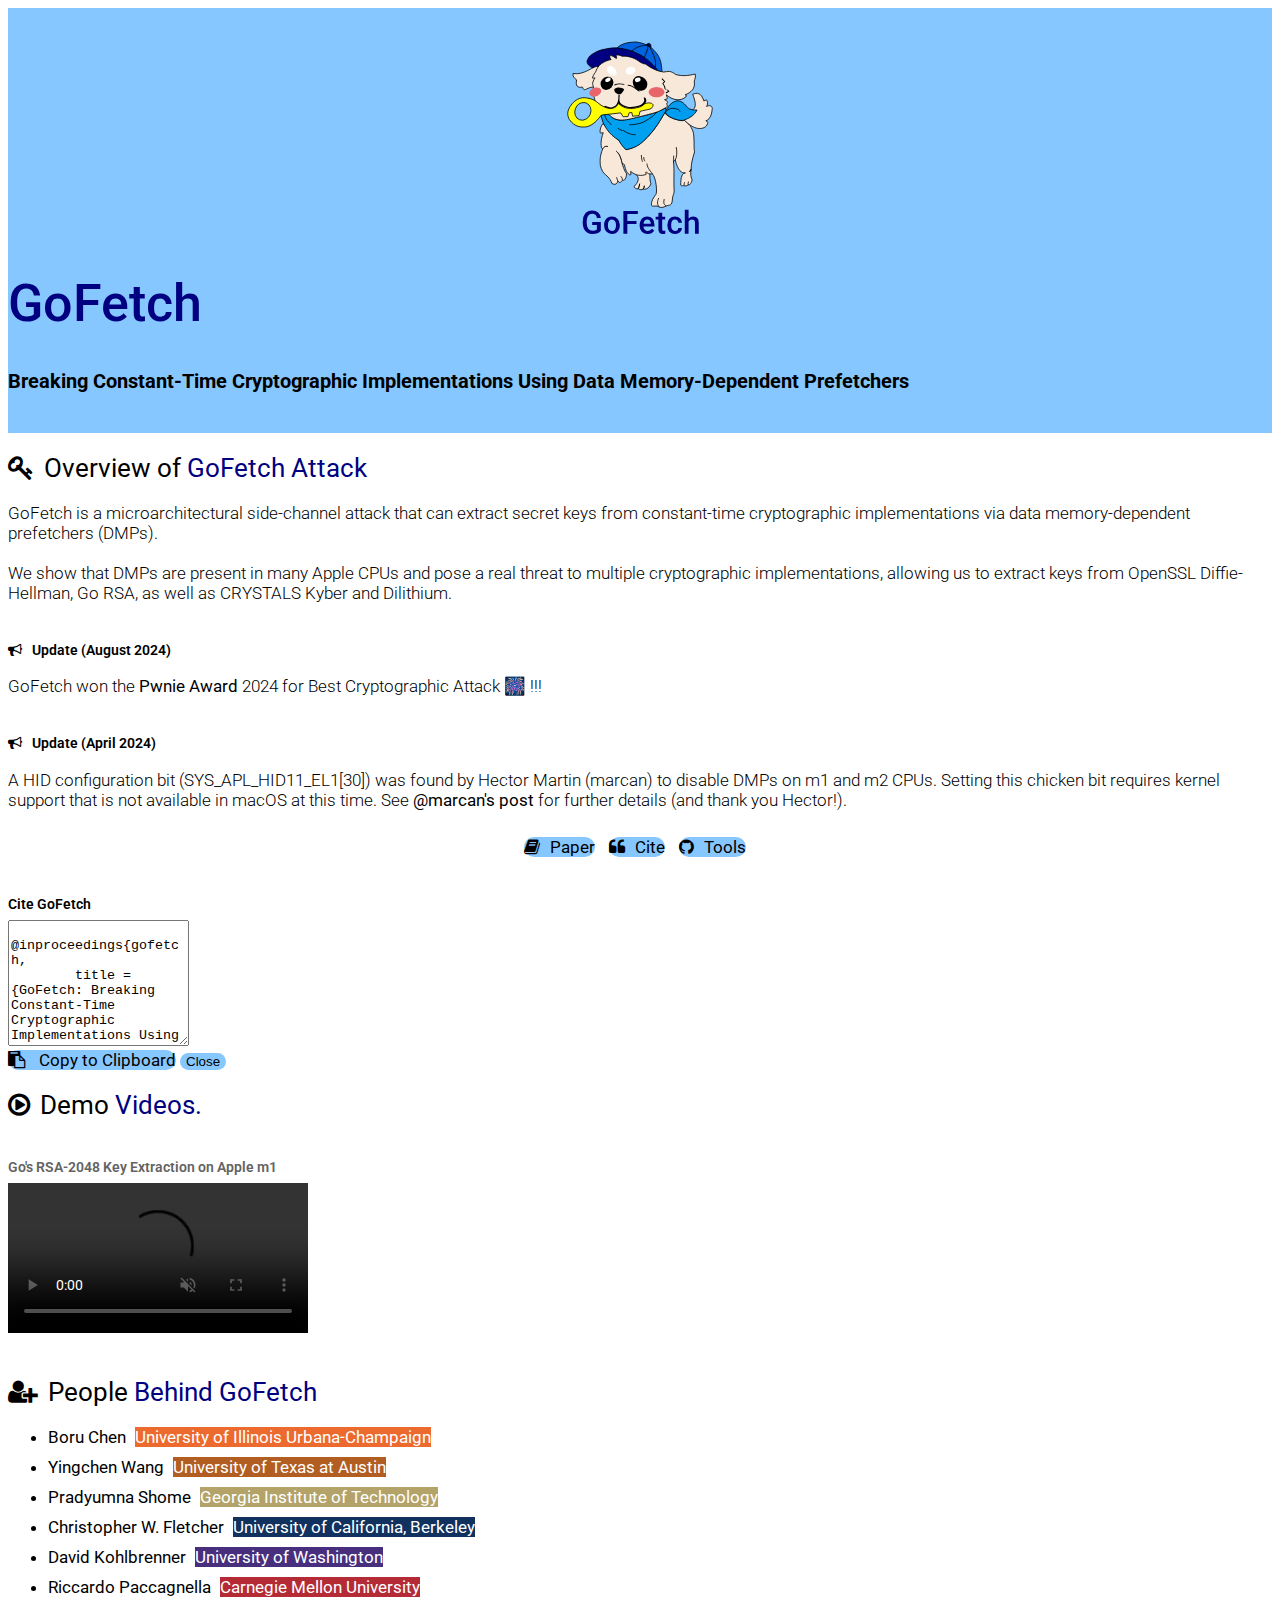
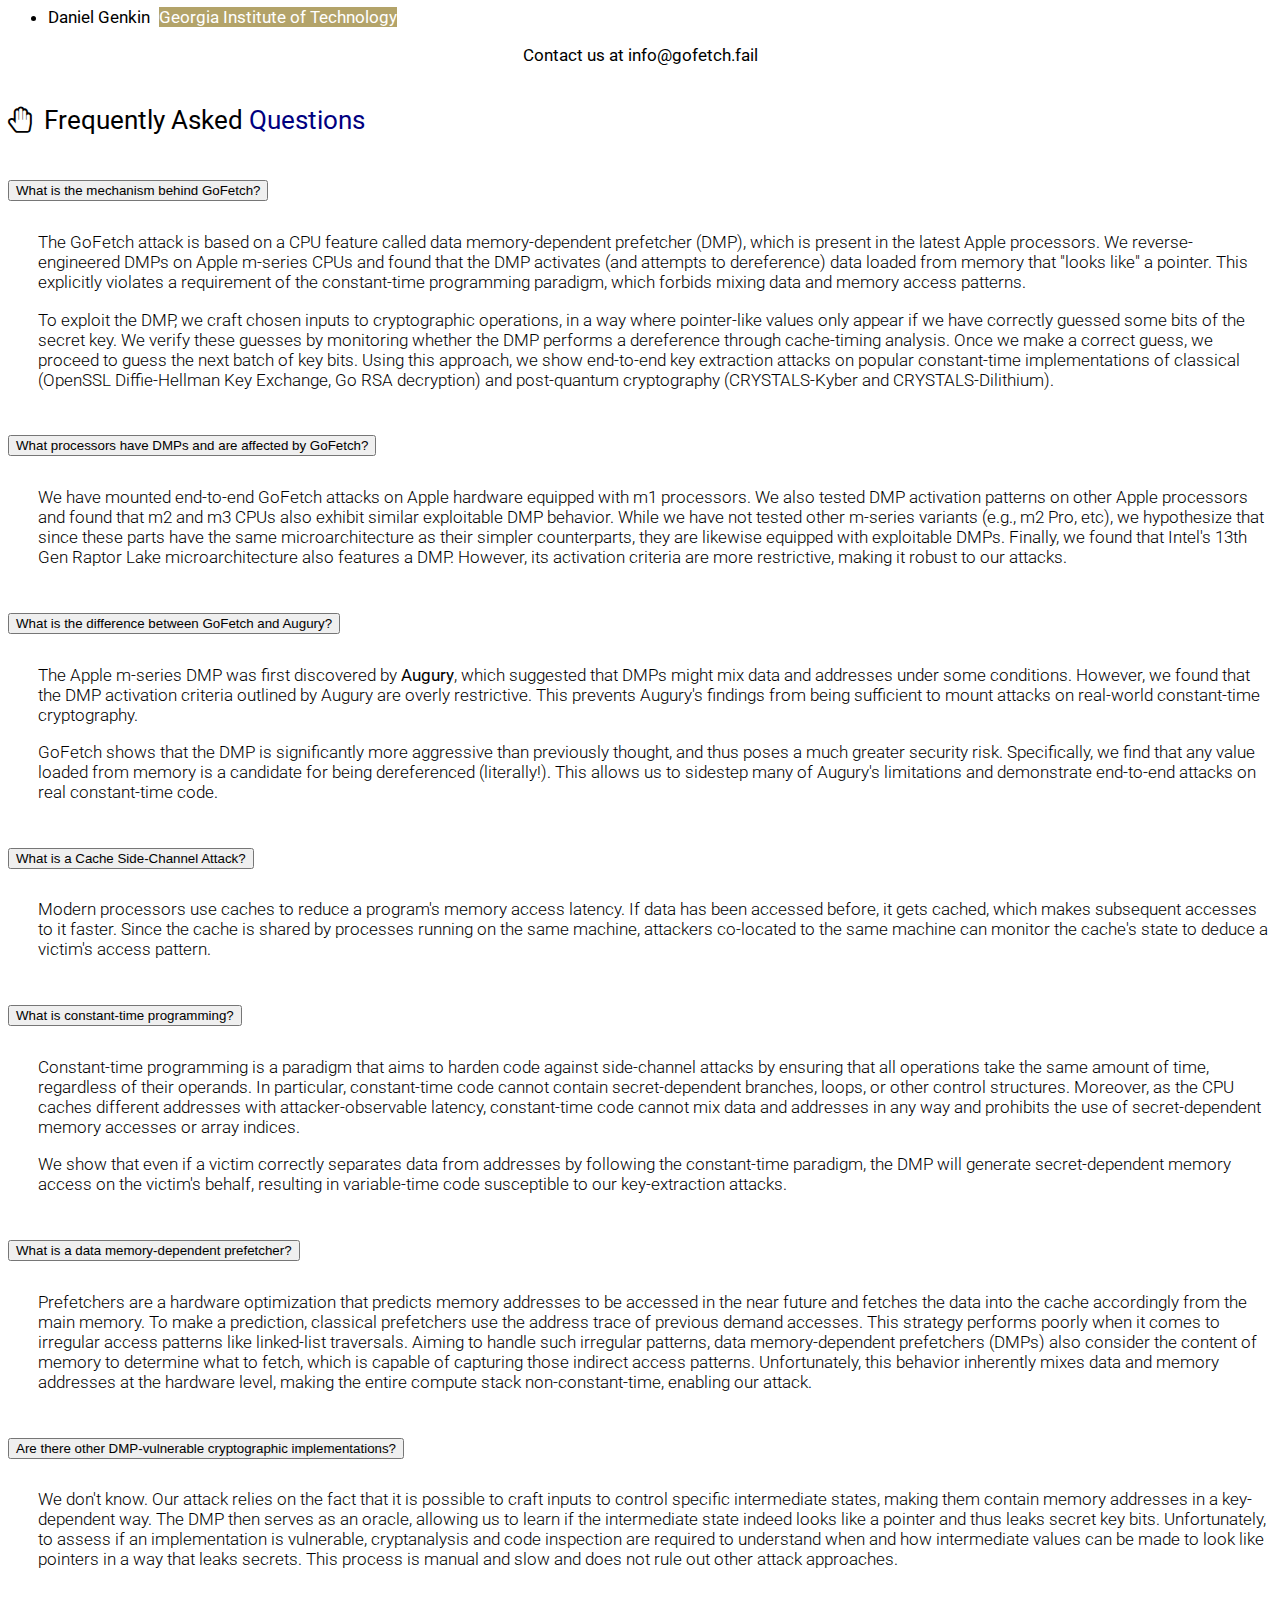
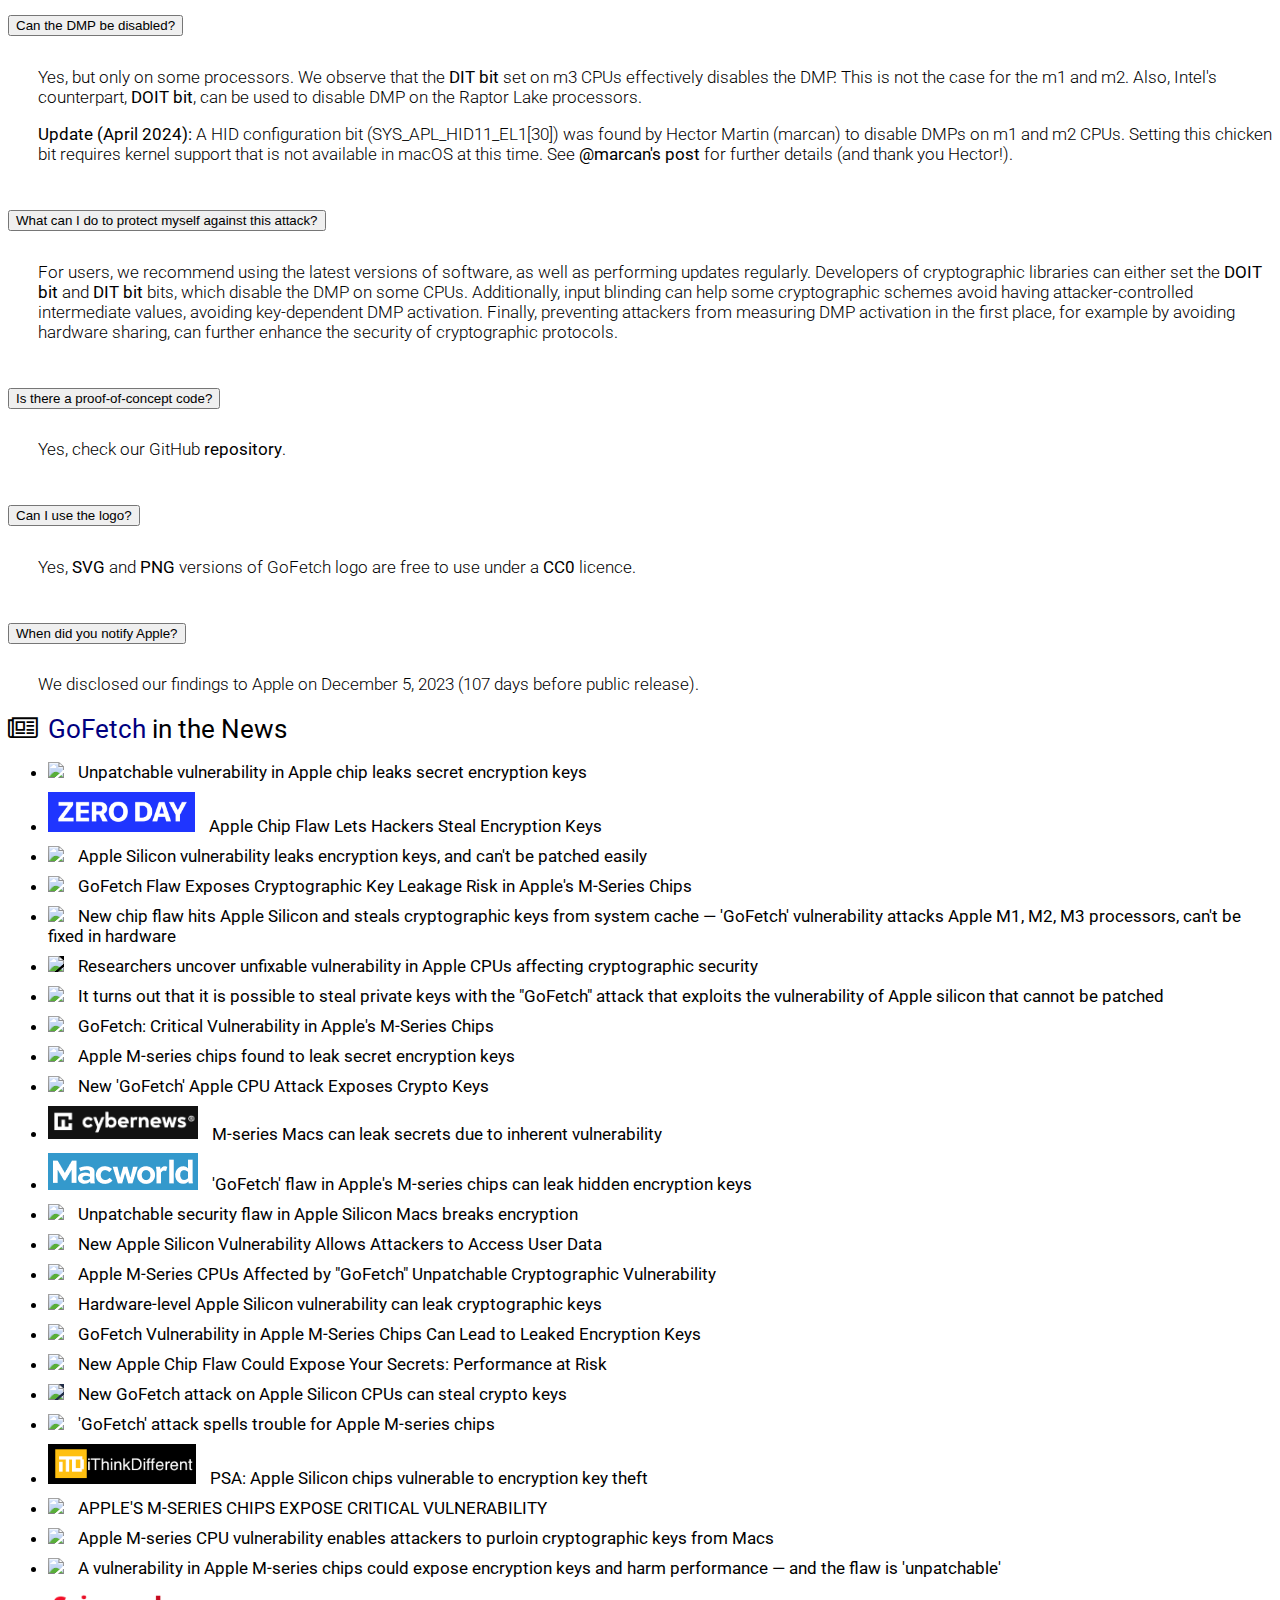
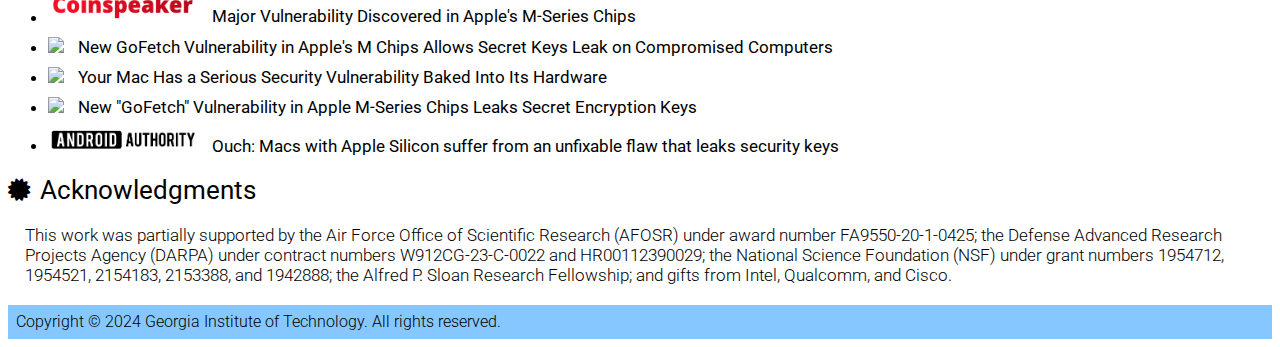
==== commit 9f56bd37: "pwnie award update" ====
--- a/index.html
+++ b/index.html
@@ -92,6 +92,11 @@
 						and pose a real threat to multiple cryptographic implementations, 
 						allowing us to extract keys from OpenSSL Diffie-Hellman, 
 						Go RSA, as well as CRYSTALS Kyber and Dilithium.
+					</p>
+
+					<h5><i class="fa fa-bullhorn" style="padding-right: 10px;"></i>Update (August 2024)</span></h4>
+					<p>
+						GoFetch won the <a href="https://x.com/pwnieawards">Pwnie Award</a> 2024 for Best Cryptographic Attack 🎆 !!!
 					</p>
 
 					<h5><i class="fa fa-bullhorn" style="padding-right: 10px;"></i>Update (April 2024)</span></h4>
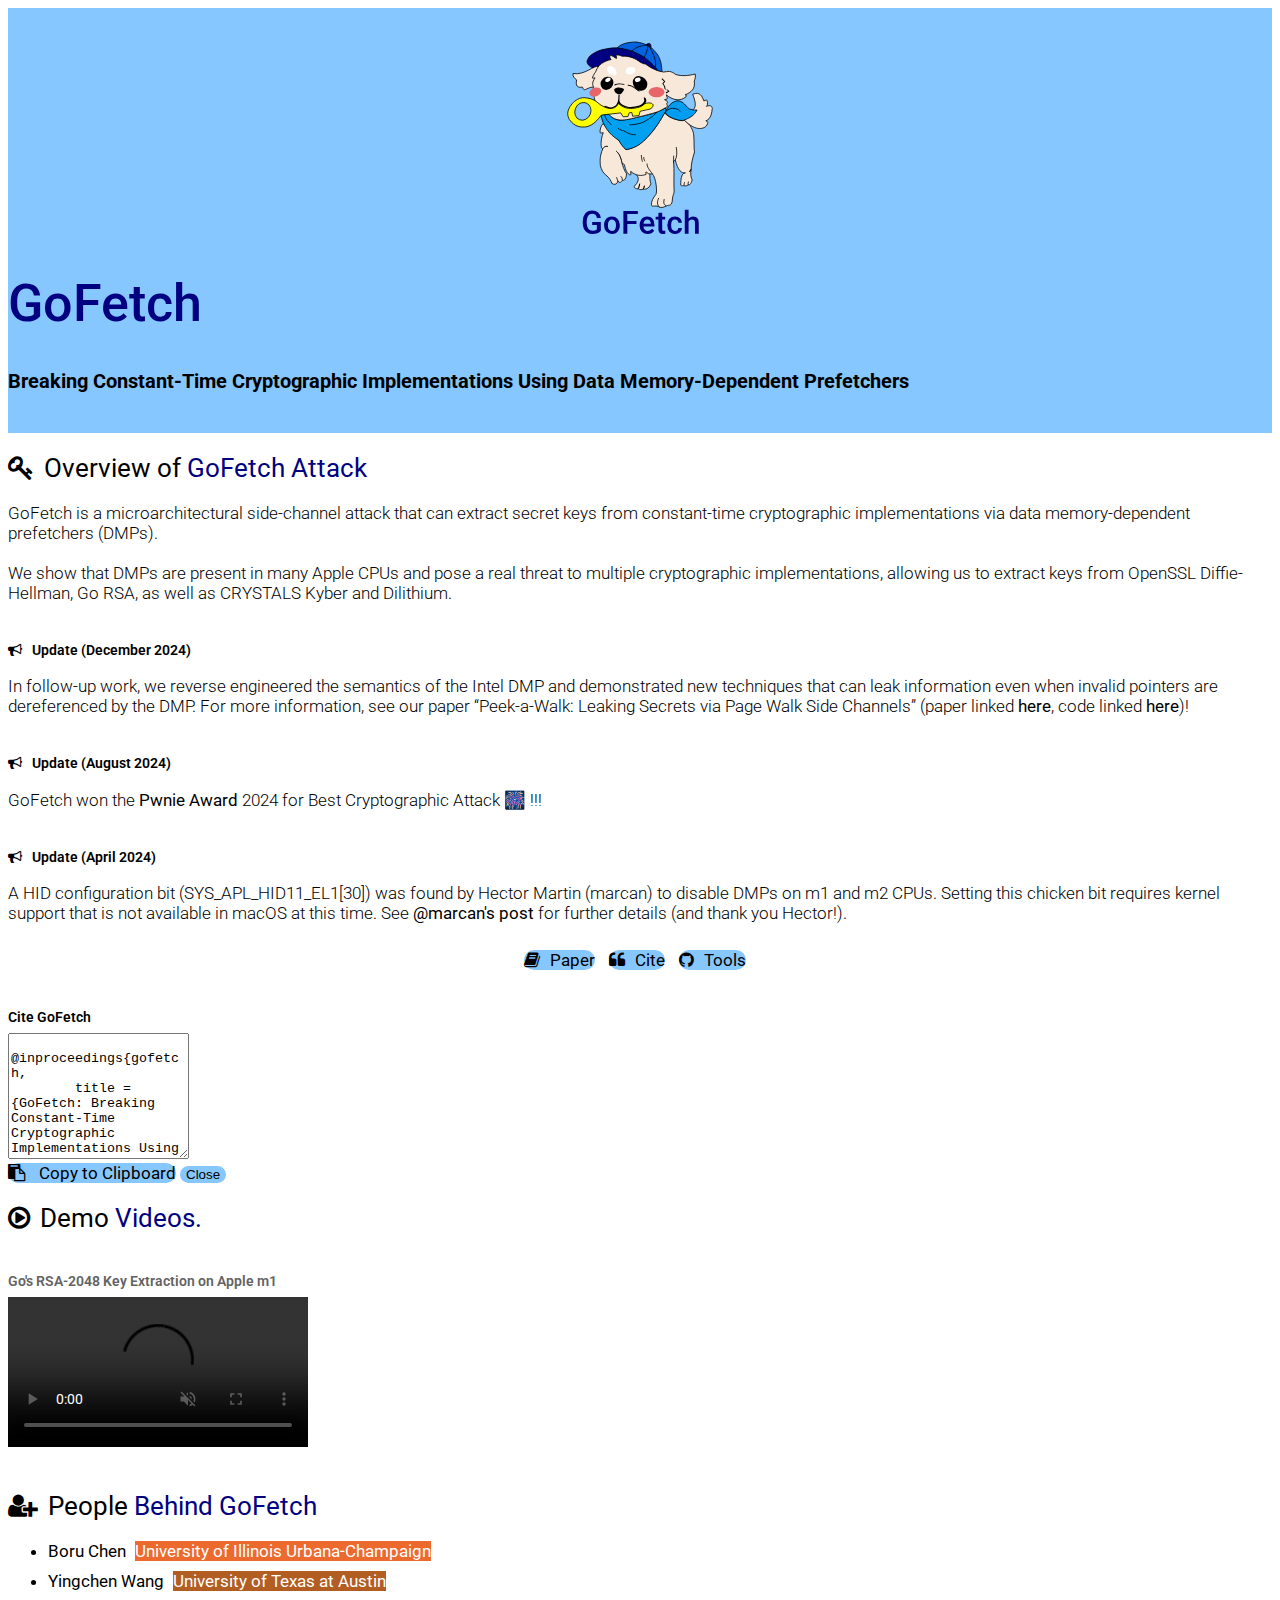
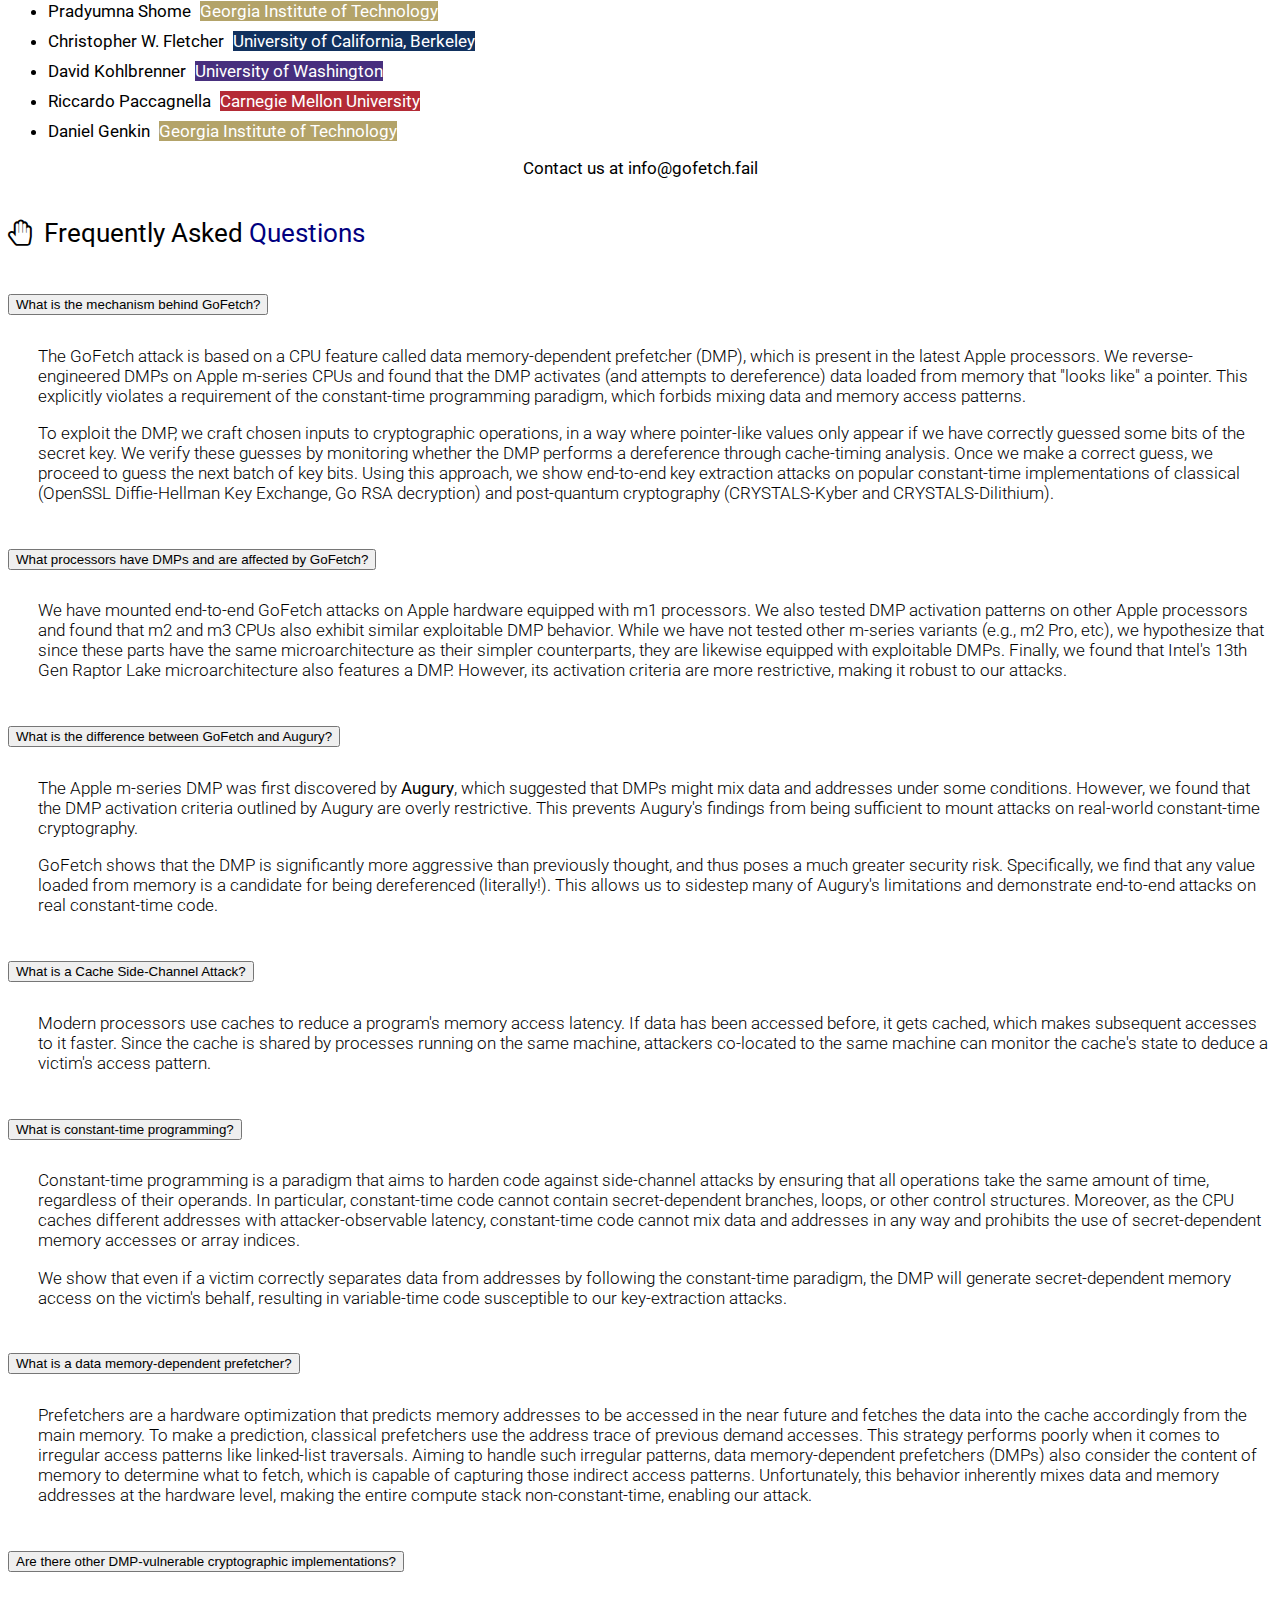
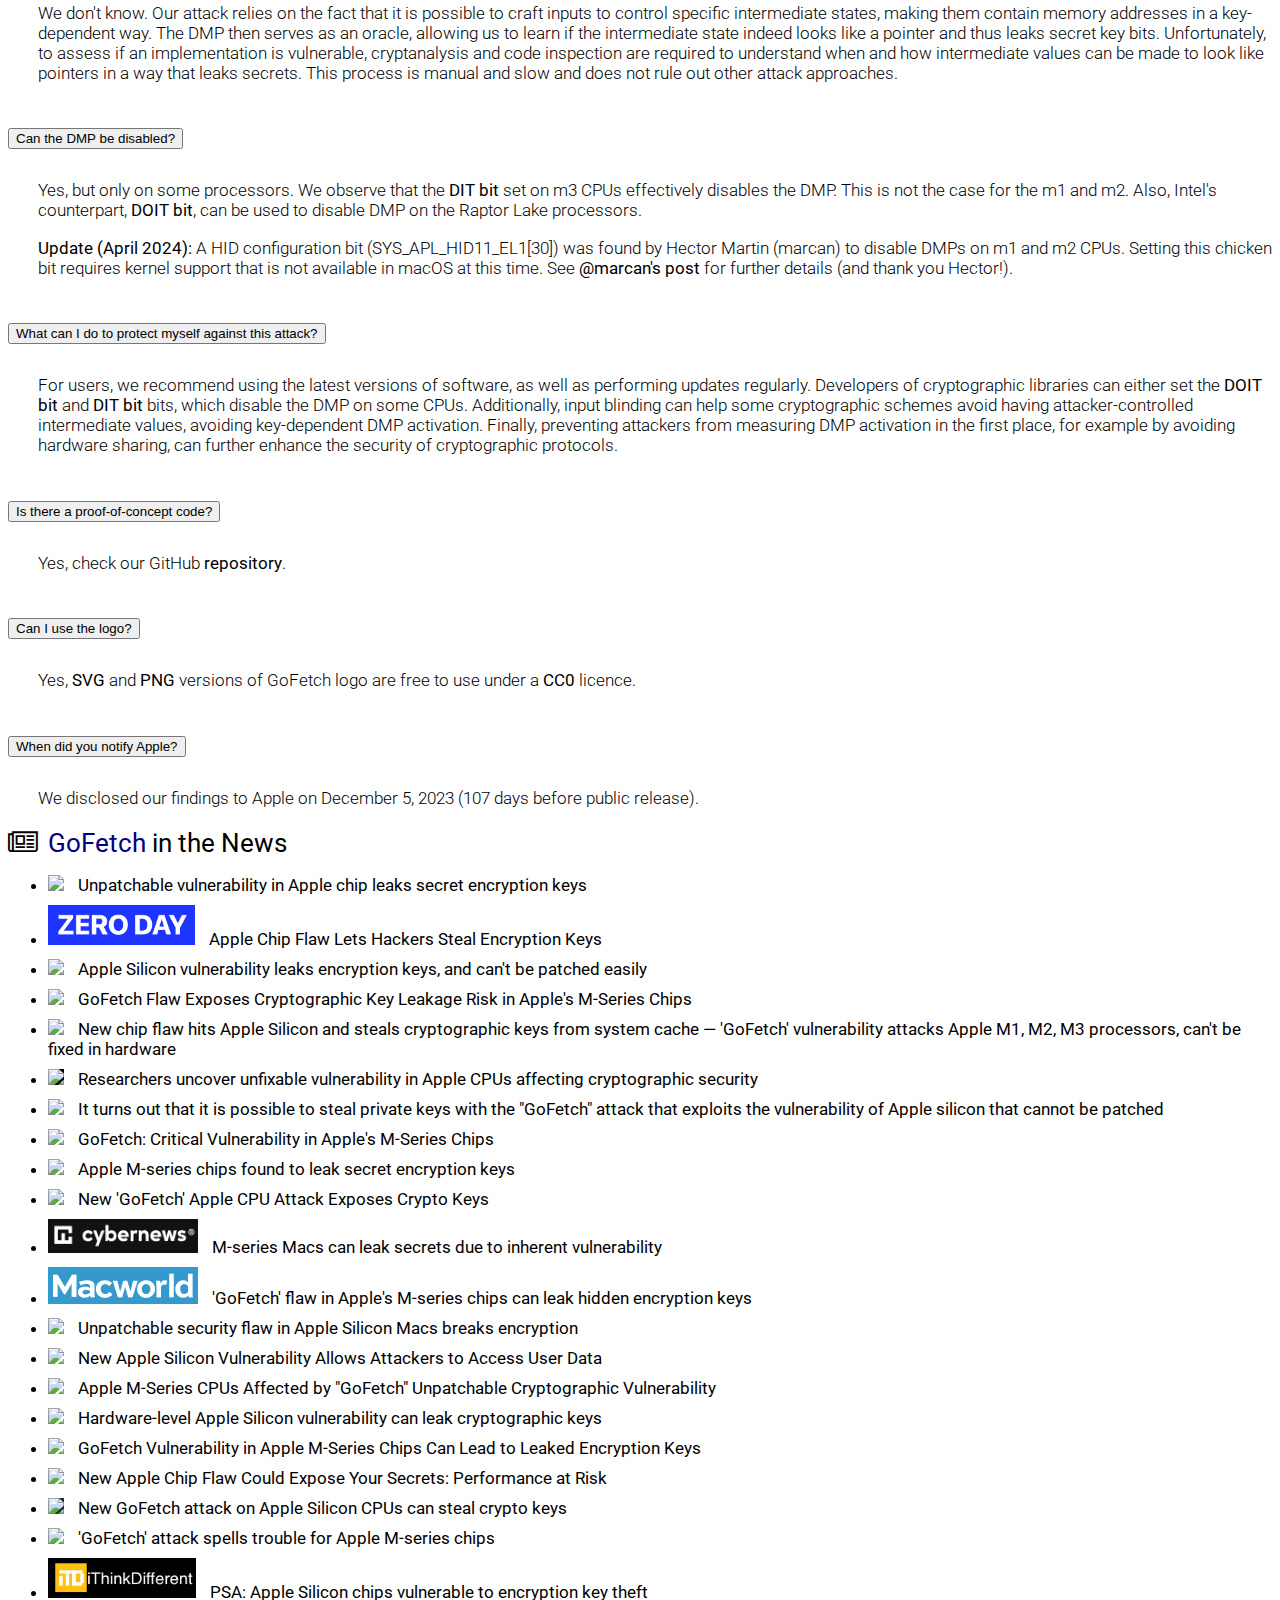
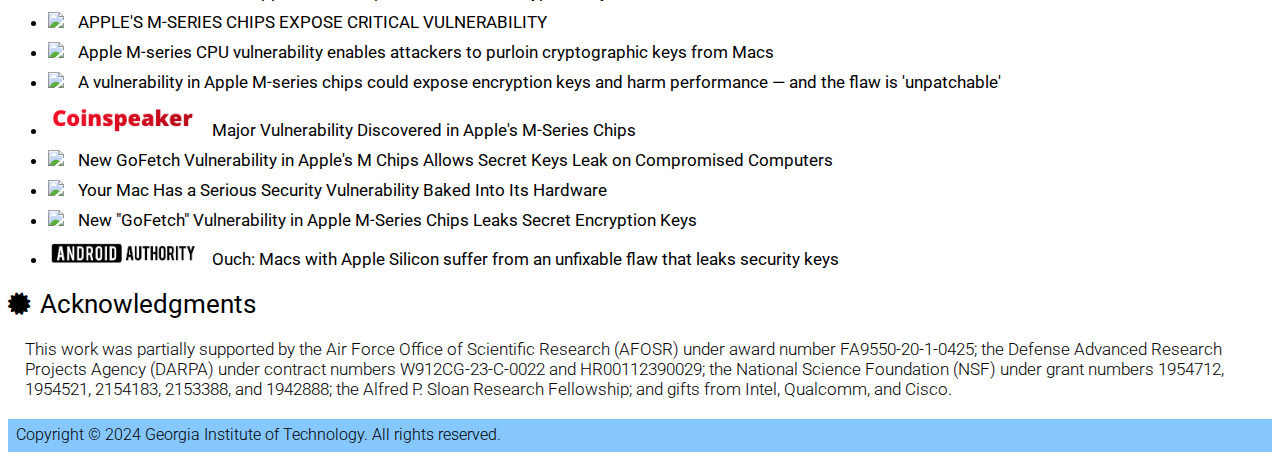
==== commit b052860f: "peek-a-walk goes public" ====
--- a/index.html
+++ b/index.html
@@ -92,6 +92,12 @@
 						and pose a real threat to multiple cryptographic implementations, 
 						allowing us to extract keys from OpenSSL Diffie-Hellman, 
 						Go RSA, as well as CRYSTALS Kyber and Dilithium.
+					</p>
+
+					<h5><i class="fa fa-bullhorn" style="padding-right: 10px;"></i>Update (December 2024)</span></h4>
+					<p>
+
+						In follow-up work, we reverse engineered the semantics of the Intel DMP and demonstrated new techniques that can leak information even when invalid pointers are dereferenced by the DMP. For more information, see our paper “Peek-a-Walk: Leaking Secrets via Page Walk Side Channels” (paper linked <a href="files/peek-a-walk.pdf">here</a>, code linked <a href="https://github.com/FPSG-UIUC/Peek-a-Walk">here</a>)!
 					</p>
 
 					<h5><i class="fa fa-bullhorn" style="padding-right: 10px;"></i>Update (August 2024)</span></h4>
